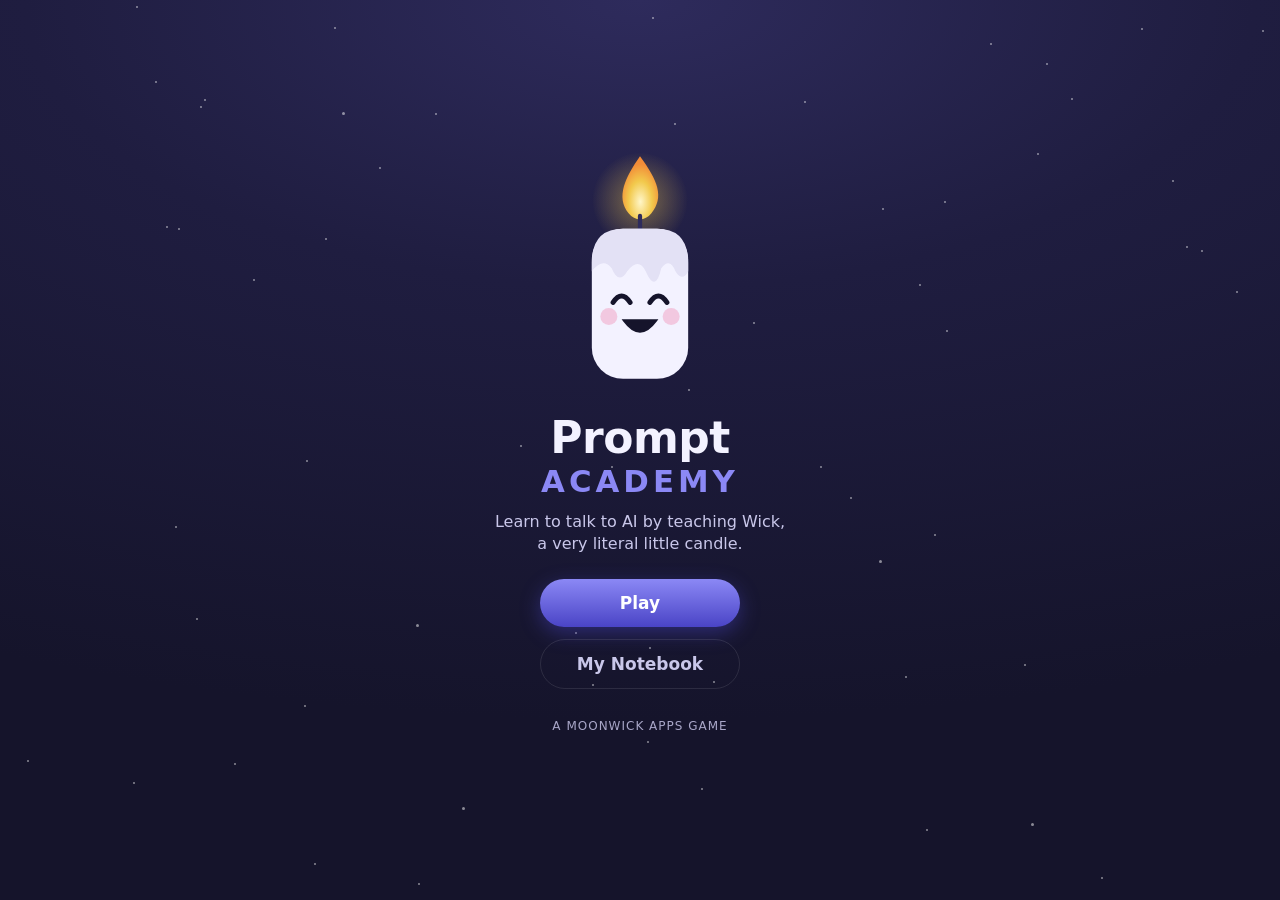
==== prompt-academy/index.html @ 6c04c598 "Add GhostLock section, privacy policy, terms, and Prompt Academy Co-Authored-By: Claude Opus 5.5 <no" ====
<!doctype html>
<html lang="en">
<head>
  <meta charset="utf-8">
  <meta name="viewport" content="width=device-width, initial-scale=1, viewport-fit=cover">
  <title>Prompt Academy</title>
  <!-- YouTube Playables SDK: MUST load before any game code. -->
  <script src="https://www.youtube.com/game_api/v1"></script>
  <link rel="stylesheet" href="style.css">
</head>
<body>
  <div id="sky" aria-hidden="true"></div>

  <main id="app">
    <!-- Loading -->
    <section id="screen-loading" class="screen active" aria-label="Loading">
      <div class="center-col">
        <div class="wick-slot big" data-wick></div>
        <p class="loading-text">Lighting the candle…</p>
      </div>
    </section>

    <!-- Title -->
    <section id="screen-title" class="screen" aria-label="Title">
      <div class="center-col">
        <div class="wick-slot big" data-wick data-mood="happy"></div>
        <h1 class="logo">Prompt<span>Academy</span></h1>
        <p class="tagline">Learn to talk to AI by teaching Wick, a very literal little candle.</p>
        <button class="btn primary" id="btn-play">Play</button>
        <button class="btn ghost" id="btn-notebook">My Notebook</button>
        <p class="byline">A Moonwick Apps game</p>
      </div>
    </section>

    <!-- Lesson select -->
    <section id="screen-levels" class="screen" aria-label="Lessons">
      <header class="topbar">
        <button class="icon-btn" data-back="title" aria-label="Back">‹</button>
        <h2>Lessons</h2>
        <span class="pill" id="total-stars">★ 0</span>
      </header>
      <div class="scroll">
        <div id="level-grid" class="level-grid"></div>
      </div>
    </section>

    <!-- Play -->
    <section id="screen-play" class="screen" aria-label="Lesson">
      <header class="topbar">
        <button class="icon-btn" data-back="levels" aria-label="Back to lessons">‹</button>
        <h2 id="play-title">Lesson</h2>
        <span class="pill" id="play-try">Try 1</span>
      </header>
      <div class="scroll">
        <div class="request">
          <div class="request-head"><span class="avatar" id="req-avatar">S</span><b id="req-who">Sam</b> needs help:</div>
          <p id="req-text"></p>
        </div>

        <div class="prompt-box">
          <div class="prompt-head">
            <span>Your prompt to Wick</span>
            <span class="principle" id="play-principle"></span>
          </div>
          <div id="slots"></div>
        </div>

        <button class="btn primary send" id="btn-send" disabled>Send to Wick ➤</button>
      </div>
    </section>

    <!-- Notebook -->
    <section id="screen-notebook" class="screen" aria-label="Notebook">
      <header class="topbar">
        <button class="icon-btn" data-back="title" aria-label="Back">‹</button>
        <h2>My Notebook</h2>
        <span></span>
      </header>
      <div class="scroll">
        <p class="note-intro">Every lesson you pass adds a rule here. Use them with any AI, not just Wick.</p>
        <ol id="notebook-list" class="notebook"></ol>
      </div>
    </section>
  </main>

  <!-- Card picker (bottom sheet) -->
  <div id="sheet" class="sheet" aria-hidden="true">
    <div class="sheet-backdrop" data-close-sheet></div>
    <div class="sheet-panel" role="dialog" aria-modal="true" aria-labelledby="sheet-title">
      <div class="sheet-grip"></div>
      <h3 id="sheet-title">Pick a card</h3>
      <p id="sheet-hint" class="sheet-hint"></p>
      <div id="sheet-cards" class="cards"></div>
    </div>
  </div>

  <!-- Modal (lesson intro / Wick's answer) -->
  <div id="modal" class="modal" aria-hidden="true">
    <div class="modal-panel" role="dialog" aria-modal="true">
      <div id="modal-body"></div>
    </div>
  </div>

  <script src="levels.js"></script>
  <script src="game.js"></script>
</body>
</html>
---- prompt-academy/style.css ----
:root {
  --bg-1: #15142b;
  --bg-2: #1f1d40;
  --bg-3: #2e2b5c;
  --ink: #f3f2ff;
  --ink-2: #c9c7ea;
  --ink-3: #a9a7c8;
  --accent: #8B88F5;
  --accent-2: #4A44C6;
  --good: #7BD389;
  --bad: #F27B7B;
  --gold: #F2C94C;
  --card: #26244d;
  --line: rgba(255,255,255,.10);
  --radius: 16px;
}

* { box-sizing: border-box; -webkit-tap-highlight-color: transparent; }
html, body { height: 100%; margin: 0; }
body {
  font-family: system-ui, -apple-system, "Segoe UI", Roboto, Helvetica, Arial, sans-serif;
  color: var(--ink);
  background: radial-gradient(120% 80% at 50% 0%, var(--bg-3) 0%, var(--bg-2) 40%, var(--bg-1) 100%);
  overflow: hidden;
  user-select: none;
  -webkit-user-select: none;
}
button { font: inherit; color: inherit; }

/* Starry sky */
#sky { position: fixed; inset: 0; pointer-events: none; }
#sky i {
  position: absolute; width: 2px; height: 2px; border-radius: 50%;
  background: #fff; opacity: .5; animation: twinkle 3s ease-in-out infinite;
}
@keyframes twinkle { 50% { opacity: .1; } }

/* Pause: freeze every animation */
body.paused *, body.paused *::before, body.paused *::after { animation-play-state: paused !important; }
body.paused { pointer-events: none; }

/* Screens */
#app { position: fixed; inset: 0; display: flex; justify-content: center; }
.screen {
  position: absolute; inset: 0; margin: 0 auto; max-width: 560px; width: 100%;
  display: none; flex-direction: column;
  padding: max(12px, env(safe-area-inset-top)) 16px max(12px, env(safe-area-inset-bottom));
}
.screen.active { display: flex; animation: fade-in .25s ease; }
@keyframes fade-in { from { opacity: 0; transform: translateY(6px); } }
.scroll { flex: 1; overflow-y: auto; padding-bottom: 24px; scrollbar-width: none; }
.scroll::-webkit-scrollbar { display: none; }
.center-col {
  flex: 1; display: flex; flex-direction: column; align-items: center; justify-content: center;
  text-align: center; gap: 12px;
}

/* Title */
.logo { margin: 4px 0 0; font-size: clamp(30px, 8vw, 44px); letter-spacing: -.5px; font-weight: 800; }
.logo span { display: block; color: var(--accent); font-weight: 700; font-size: .7em; letter-spacing: 4px; text-transform: uppercase; }
.tagline { margin: 0 0 12px; color: var(--ink-2); max-width: 300px; line-height: 1.4; }
.byline { margin-top: 18px; font-size: 12px; color: var(--ink-3); letter-spacing: 1px; text-transform: uppercase; }
.loading-text { color: var(--ink-2); }

/* Buttons */
.btn {
  border: 0; border-radius: 999px; padding: 14px 28px; min-width: 200px; min-height: 48px;
  font-weight: 700; font-size: 17px; cursor: pointer; transition: transform .1s, filter .2s, opacity .2s;
}
.btn:active { transform: scale(.97); }
.btn.primary { background: linear-gradient(180deg, var(--accent), var(--accent-2)); color: #fff; box-shadow: 0 6px 20px rgba(74,68,198,.45); }
.btn.ghost { background: transparent; border: 1.5px solid var(--line); color: var(--ink-2); }
.btn.good { background: var(--good); color: #10331a; }
.btn:disabled { opacity: .35; cursor: default; box-shadow: none; }
.btn:focus-visible, .icon-btn:focus-visible, .slot:focus-visible, .card:focus-visible, .level:focus-visible { outline: 3px solid var(--gold); outline-offset: 2px; }

.icon-btn {
  width: 44px; height: 44px; border-radius: 50%; border: 0; background: rgba(255,255,255,.07);
  font-size: 28px; line-height: 1; cursor: pointer; display: grid; place-items: center; padding-bottom: 4px;
}

/* Top bar */
.topbar { display: grid; grid-template-columns: 44px 1fr auto; align-items: center; gap: 10px; margin-bottom: 12px; }
.topbar h2 { margin: 0; font-size: 18px; text-align: center; white-space: nowrap; overflow: hidden; text-overflow: ellipsis; }
.pill { background: rgba(255,255,255,.08); border-radius: 999px; padding: 6px 12px; font-size: 14px; font-weight: 700; color: var(--gold); min-width: 44px; text-align: center; }

/* Level grid */
.level-grid { display: grid; grid-template-columns: repeat(2, 1fr); gap: 12px; }
.level {
  position: relative; border: 1px solid var(--line); background: var(--card); border-radius: var(--radius);
  padding: 14px; text-align: left; cursor: pointer; min-height: 112px; display: flex; flex-direction: column; gap: 6px;
}
.level .num { font-size: 12px; color: var(--accent); font-weight: 800; letter-spacing: 1px; }
.level .name { font-weight: 700; font-size: 16px; }
.level .stars { margin-top: auto; color: var(--gold); letter-spacing: 2px; }
.level .stars .off { color: rgba(255,255,255,.15); }
.level.locked { opacity: .45; cursor: default; }
.level.locked .stars::after { content: '🔒'; letter-spacing: 0; }
.level.next { border-color: var(--accent); box-shadow: 0 0 0 1px var(--accent), 0 0 18px rgba(139,136,245,.3); }

/* Request */
.request { background: rgba(255,255,255,.05); border: 1px solid var(--line); border-radius: var(--radius); padding: 14px; margin-bottom: 14px; }
.request-head { display: flex; align-items: center; gap: 8px; font-size: 14px; color: var(--ink-2); }
.request-head b { color: var(--ink); }
.request p { margin: 8px 0 0; line-height: 1.45; font-size: 16px; }
.avatar { width: 28px; height: 28px; border-radius: 50%; display: grid; place-items: center; font-weight: 800; font-size: 14px; background: var(--accent-2); }

/* Prompt box */
.prompt-box { background: #0f0e22; border: 1px solid var(--line); border-radius: var(--radius); padding: 12px; margin-bottom: 16px; }
.prompt-head { display: flex; justify-content: space-between; align-items: baseline; gap: 8px; font-size: 12px; text-transform: uppercase; letter-spacing: 1px; color: var(--ink-3); margin: 2px 4px 10px; }
.principle { color: var(--accent); text-transform: none; letter-spacing: 0; font-weight: 700; text-align: right; }
#slots { display: flex; flex-direction: column; gap: 8px; }
.slot {
  --c: var(--accent);
  display: block; width: 100%; text-align: left; cursor: pointer;
  background: rgba(255,255,255,.04); border: 1px dashed rgba(255,255,255,.18); border-left: 4px solid var(--c);
  border-radius: 12px; padding: 10px 12px; min-height: 56px; transition: background .2s;
}
.slot.filled { border-style: solid; background: rgba(255,255,255,.07); }
.slot .tag { display: inline-block; font-size: 11px; font-weight: 800; letter-spacing: 1px; text-transform: uppercase; color: var(--c); margin-bottom: 3px; }
.slot .val { display: block; font-size: 15px; line-height: 1.35; }
.slot:not(.filled) .val { color: var(--ink-3); font-style: italic; }
.slot.new .tag::after { content: 'NEW'; margin-left: 6px; background: var(--c); color: #15142b; border-radius: 4px; padding: 1px 4px; font-size: 9px; }
.slot.flag { animation: flag 1s ease 2; border-color: var(--bad); border-left-color: var(--bad); }
@keyframes flag { 50% { background: rgba(242,123,123,.18); } }
.send { width: 100%; }

/* Sheet */
.sheet { position: fixed; inset: 0; z-index: 20; visibility: hidden; }
.sheet.open { visibility: visible; }
.sheet-backdrop { position: absolute; inset: 0; background: rgba(5,4,15,.6); opacity: 0; transition: opacity .2s; }
.sheet.open .sheet-backdrop { opacity: 1; }
.sheet-panel {
  position: absolute; left: 50%; bottom: 0; width: 100%; max-width: 560px; max-height: 85%; overflow-y: auto;
  transform: translate(-50%, 100%); transition: transform .25s ease;
  background: var(--bg-2); border-radius: 22px 22px 0 0; padding: 10px 16px max(18px, env(safe-area-inset-bottom));
  border-top: 1px solid var(--line);
}
.sheet.open .sheet-panel { transform: translate(-50%, 0); }
.sheet-grip { width: 40px; height: 4px; border-radius: 4px; background: rgba(255,255,255,.2); margin: 0 auto 10px; }
.sheet h3 { margin: 0; font-size: 18px; }
.sheet-hint { margin: 4px 0 12px; color: var(--ink-3); font-size: 14px; }
.cards { display: flex; flex-direction: column; gap: 10px; }
.card {
  text-align: left; border: 1px solid var(--line); border-left: 4px solid var(--c, var(--accent));
  background: var(--card); border-radius: 12px; padding: 14px; font-size: 16px; line-height: 1.35; cursor: pointer; min-height: 52px;
}
.card:active { transform: scale(.99); }
.card.chosen { background: #34316a; }

/* Modal */
.modal { position: fixed; inset: 0; z-index: 30; display: none; align-items: center; justify-content: center; background: rgba(5,4,15,.72); padding: 16px; }
.modal.open { display: flex; animation: fade-in .2s ease; }
.modal-panel { width: 100%; max-width: 520px; max-height: 100%; overflow-y: auto; background: var(--bg-2); border: 1px solid var(--line); border-radius: 22px; padding: 18px; }
.modal-panel h3 { margin: 4px 0 6px; font-size: 22px; text-align: center; }
.modal-panel .kicker { text-align: center; font-size: 12px; text-transform: uppercase; letter-spacing: 2px; color: var(--accent); font-weight: 800; }
.modal-panel p { line-height: 1.45; }
.modal-actions { display: flex; flex-direction: column; gap: 10px; align-items: stretch; margin-top: 14px; }
.modal-actions .btn { width: 100%; }

.chat { display: flex; gap: 10px; align-items: flex-start; margin: 8px 0; }
.chat .wick-slot { width: 56px; flex: none; }
.bubble { position: relative; flex: 1; background: #0f0e22; border: 1px solid var(--line); border-radius: 4px 16px 16px 16px; padding: 12px 14px; min-height: 48px; font-size: 15px; line-height: 1.45; white-space: pre-wrap; }
.bubble.mono { font-family: ui-monospace, "SF Mono", Menlo, Consolas, monospace; font-size: 13px; }
.bubble .caret { display: inline-block; width: 8px; height: 1em; background: var(--accent); vertical-align: -2px; animation: blink .8s steps(1) infinite; }
@keyframes blink { 50% { opacity: 0; } }
.dots span { display: inline-block; width: 8px; height: 8px; margin-right: 4px; border-radius: 50%; background: var(--ink-3); animation: dot 1s ease-in-out infinite; }
.dots span:nth-child(2) { animation-delay: .15s; } .dots span:nth-child(3) { animation-delay: .3s; }
@keyframes dot { 50% { transform: translateY(-5px); opacity: .5; } }
.skip-hint { text-align: right; font-size: 12px; color: var(--ink-3); margin: -2px 0 0; }

.verdict { margin-top: 12px; border-radius: 14px; padding: 12px 14px; animation: fade-in .3s ease; }
.verdict.ok { background: rgba(123,211,137,.12); border: 1px solid rgba(123,211,137,.35); }
.verdict.no { background: rgba(242,123,123,.10); border: 1px solid rgba(242,123,123,.35); }
.verdict h4 { margin: 0 0 4px; font-size: 17px; }
.verdict p { margin: 4px 0; font-size: 15px; }
.verdict .where { font-size: 12px; font-weight: 800; text-transform: uppercase; letter-spacing: 1px; }
.verdict .more { color: var(--ink-3); font-size: 13px; }
.big-stars { text-align: center; font-size: 34px; letter-spacing: 6px; color: var(--gold); margin: 4px 0; }
.big-stars .off { color: rgba(255,255,255,.15); }
.big-stars span { display: inline-block; animation: pop .4s ease backwards; }
.big-stars span:nth-child(2) { animation-delay: .15s; } .big-stars span:nth-child(3) { animation-delay: .3s; }
@keyframes pop { from { transform: scale(0); } 70% { transform: scale(1.3); } }
.tipcard { background: rgba(139,136,245,.12); border: 1px solid rgba(139,136,245,.35); border-radius: 12px; padding: 10px 12px; font-size: 14px; margin-top: 10px; }
.tipcard b { color: var(--accent); }

/* Notebook */
.note-intro { color: var(--ink-2); margin: 0 0 12px; line-height: 1.4; }
.notebook { margin: 0; padding: 0; list-style: none; counter-reset: n; display: flex; flex-direction: column; gap: 10px; }
.notebook li { counter-increment: n; background: var(--card); border: 1px solid var(--line); border-radius: 14px; padding: 12px 14px 12px 48px; position: relative; line-height: 1.4; }
.notebook li::before { content: counter(n); position: absolute; left: 12px; top: 12px; width: 26px; height: 26px; border-radius: 50%; background: var(--accent-2); display: grid; place-items: center; font-weight: 800; font-size: 13px; }
.notebook li b { display: block; margin-bottom: 2px; }
.notebook li.locked { color: var(--ink-3); font-style: italic; }

/* Wick (the candle) */
.wick-slot { width: 120px; }
.wick-slot.big { width: 140px; }
.wick-slot svg { width: 100%; height: auto; display: block; overflow: visible; }
.wick .flame { transform-origin: 60px 40px; animation: flicker 1.6s ease-in-out infinite; }
@keyframes flicker { 0%,100% { transform: scale(1) rotate(-2deg); } 50% { transform: scale(1.08, .94) rotate(3deg); } }
.wick .body { animation: bob 3s ease-in-out infinite; }
@keyframes bob { 50% { transform: translateY(-3px); } }
.wick .m, .wick .e { display: none; }
.wick[data-mood="neutral"] .m-neutral, .wick[data-mood="neutral"] .e-open,
.wick[data-mood="happy"] .m-happy, .wick[data-mood="happy"] .e-happy,
.wick[data-mood="confused"] .m-confused, .wick[data-mood="confused"] .e-confused,
.wick[data-mood="thinking"] .m-thinking, .wick[data-mood="thinking"] .e-up { display: inline; }
.wick[data-mood="thinking"] .flame { animation-duration: .5s; }
.wick[data-mood="confused"] .flame { filter: hue-rotate(180deg) saturate(.6); }
.wick[data-mood="happy"] .flame { transform: scale(1.15); }

@media (min-height: 760px) { .wick-slot.big { width: 170px; } }
@media (prefers-reduced-motion: reduce) { *, *::before, *::after { animation: none !important; transition: none !important; } }
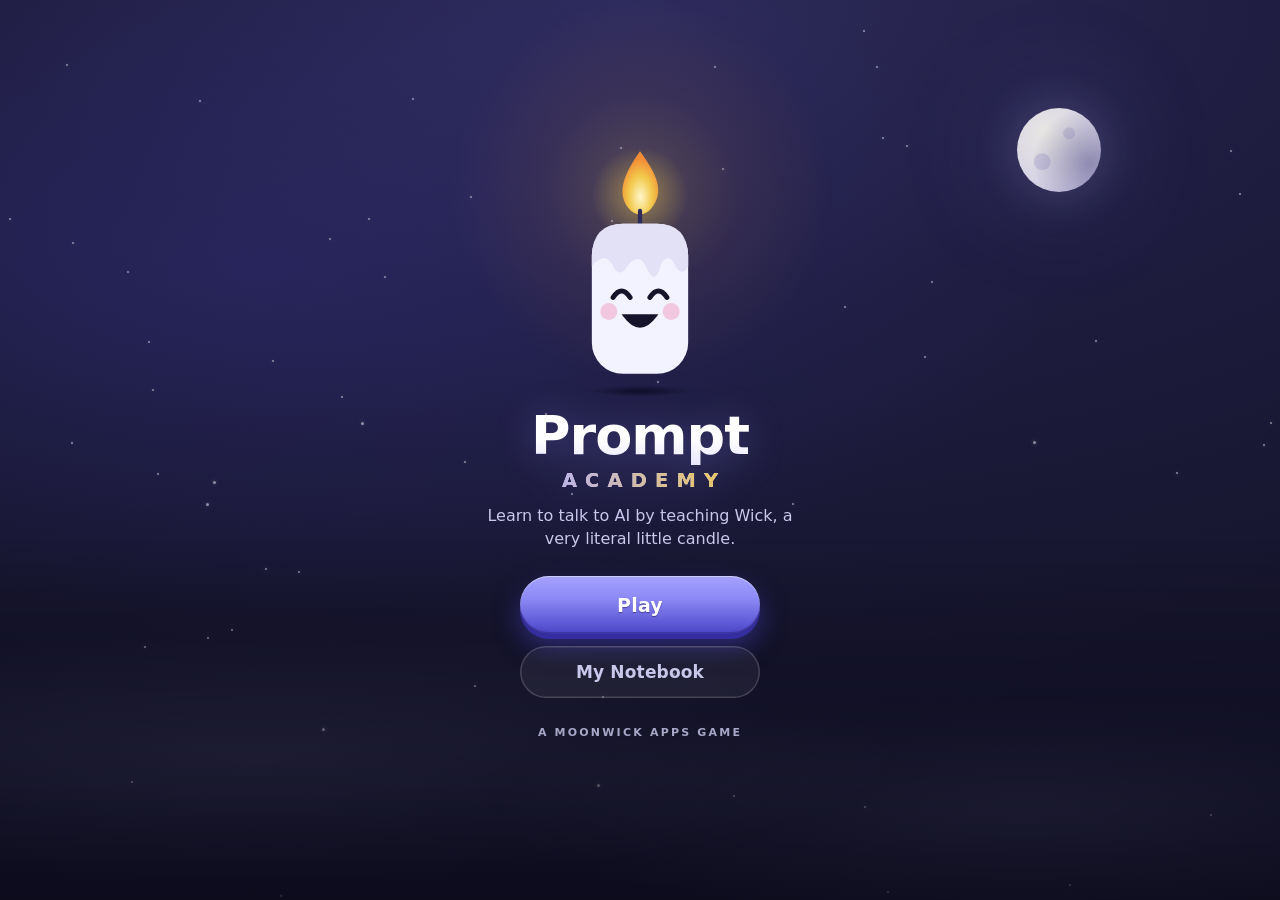
==== commit 6523c890: "Update Prompt Academy to arcade redesign Co-Authored-By: Claude Opus 5.5 <noreply@anthropic.com>" ====
--- a/prompt-academy/index.html
+++ b/prompt-academy/index.html
@@ -7,6 +7,7 @@
   <!-- YouTube Playables SDK: MUST load before any game code. -->
   <script src="https://www.youtube.com/game_api/v1"></script>
   <link rel="stylesheet" href="style.css">
+  <link rel="stylesheet" href="arcade.css">
 </head>
 <body>
   <div id="sky" aria-hidden="true"></div>
@@ -27,27 +28,32 @@
         <h1 class="logo">Prompt<span>Academy</span></h1>
         <p class="tagline">Learn to talk to AI by teaching Wick, a very literal little candle.</p>
         <button class="btn primary" id="btn-play">Play</button>
+        <button class="btn ghost" id="btn-title-endless" hidden>∞ Endless</button>
         <button class="btn ghost" id="btn-notebook">My Notebook</button>
         <p class="byline">A Moonwick Apps game</p>
       </div>
     </section>
 
-    <!-- Lesson select -->
-    <section id="screen-levels" class="screen" aria-label="Lessons">
+    <!-- Map: 8 stages + Endless -->
+    <section id="screen-map" class="screen" aria-label="Map">
       <header class="topbar">
         <button class="icon-btn" data-back="title" aria-label="Back">‹</button>
-        <h2>Lessons</h2>
+        <h2>Prompt Academy</h2>
         <span class="pill" id="total-stars">★ 0</span>
       </header>
       <div class="scroll">
-        <div id="level-grid" class="level-grid"></div>
+        <div id="map-path" class="map-path"></div>
+        <button class="endless-node locked" id="btn-endless" aria-disabled="true">
+          <span class="node-num">∞</span>
+          <span class="node-title">Endless<small id="endless-sub">Clear stage 8 to unlock</small></span>
+        </button>
       </div>
     </section>
 
     <!-- Play -->
     <section id="screen-play" class="screen" aria-label="Lesson">
       <header class="topbar">
-        <button class="icon-btn" data-back="levels" aria-label="Back to lessons">‹</button>
+        <button class="icon-btn" data-back="map" aria-label="Back to map">‹</button>
         <h2 id="play-title">Lesson</h2>
         <span class="pill" id="play-try">Try 1</span>
       </header>
@@ -67,6 +73,12 @@
 
         <button class="btn primary send" id="btn-send" disabled>Send to Wick ➤</button>
       </div>
+    </section>
+
+    <!-- Arcade: Catch the Prompt -->
+    <section id="screen-arcade" class="screen" aria-label="Catch the Prompt">
+      <canvas id="arcade-canvas" aria-label="Arcade: move Wick left and right to catch good prompt blocks"></canvas>
+      <button class="icon-btn arcade-exit" id="arcade-exit" aria-label="Exit to map">‹</button>
     </section>
 
     <!-- Notebook -->
@@ -102,6 +114,9 @@
   </div>
 
   <script src="levels.js"></script>
+  <script src="content.js"></script>
+  <script src="art.js"></script>
+  <script src="arcade.js"></script>
   <script src="game.js"></script>
 </body>
 </html>
--- a/prompt-academy/style.css
+++ b/prompt-academy/style.css
@@ -1,4 +1,10 @@
+/* Prompt Academy v2 — Moonwick Apps. Moonlit night + warm candle glow.
+ * Designer-owned look & feel. System fonts only, no images, no external URLs.
+ * Behaviour-critical rules (keep): body.paused, .screen/.active, .sheet.open, .modal.open, Wick mood rules.
+ * Arcade layout lives in arcade.css (loaded after this file).
+ */
 :root {
+  --bg-0: #0e0d20;
   --bg-1: #15142b;
   --bg-2: #1f1d40;
   --bg-3: #2e2b5c;
@@ -7,195 +13,532 @@
   --ink-3: #a9a7c8;
   --accent: #8B88F5;
   --accent-2: #4A44C6;
+  --accent-hi: #b3b0ff;
   --good: #7BD389;
   --bad: #F27B7B;
   --gold: #F2C94C;
+  --gold-2: #F2A23A;
   --card: #26244d;
+  --card-2: #2d2a5a;
   --line: rgba(255,255,255,.10);
-  --radius: 16px;
+  --line-2: rgba(255,255,255,.16);
+  --radius: 18px;
+  --shadow-1: 0 2px 0 rgba(255,255,255,.06) inset, 0 10px 30px rgba(5,4,20,.45);
+  --shadow-pop: 0 18px 50px rgba(5,4,20,.6);
+  --font: system-ui, -apple-system, "Segoe UI", Roboto, Helvetica, Arial, sans-serif;
+  --mono: ui-monospace, "SF Mono", Menlo, Consolas, monospace;
 }
 
 * { box-sizing: border-box; -webkit-tap-highlight-color: transparent; }
 html, body { height: 100%; margin: 0; }
 body {
-  font-family: system-ui, -apple-system, "Segoe UI", Roboto, Helvetica, Arial, sans-serif;
+  font-family: var(--font);
   color: var(--ink);
-  background: radial-gradient(120% 80% at 50% 0%, var(--bg-3) 0%, var(--bg-2) 40%, var(--bg-1) 100%);
+  background:
+    radial-gradient(90% 55% at 20% 30%, rgba(74,68,198,.22), transparent 70%),
+    radial-gradient(120% 80% at 50% 0%, var(--bg-3) 0%, var(--bg-2) 42%, var(--bg-1) 100%);
+  background-color: var(--bg-1);
   overflow: hidden;
   user-select: none;
   -webkit-user-select: none;
+  -webkit-font-smoothing: antialiased;
 }
 button { font: inherit; color: inherit; }
 
-/* Starry sky */
-#sky { position: fixed; inset: 0; pointer-events: none; }
+/* ───────────── Sky: stars + moon + low fog ───────────── */
+#sky { position: fixed; inset: 0; pointer-events: none; overflow: hidden; }
 #sky i {
   position: absolute; width: 2px; height: 2px; border-radius: 50%;
   background: #fff; opacity: .5; animation: twinkle 3s ease-in-out infinite;
+  box-shadow: 0 0 4px rgba(210,210,255,.6);
 }
 @keyframes twinkle { 50% { opacity: .1; } }
+#sky::before { /* moon */
+  content: ''; position: absolute; top: 8vh; right: 8vw; width: 60px; height: 60px; border-radius: 50%;
+  background:
+    radial-gradient(circle at 85% 65%, rgba(60,55,120,.45), rgba(60,55,120,0) 62%),
+    radial-gradient(circle at 30% 64%, rgba(150,140,200,.28) 0 10%, transparent 11%),
+    radial-gradient(circle at 62% 30%, rgba(150,140,200,.24) 0 7%, transparent 8%),
+    radial-gradient(circle at 35% 30%, #fffdf3, #ece8f8 60%, #cfc9ee);
+  box-shadow: 0 0 40px 10px rgba(200,196,255,.15), 0 0 120px 40px rgba(139,136,245,.10);
+  opacity: 0; transition: opacity .6s ease;
+}
+/* the moon only rises on the title / loading screens (stays out of the way of content) */
+body:has(#screen-title.active) #sky::before, body:has(#screen-loading.active) #sky::before { opacity: .9; }
+#sky::after { /* fog + horizon */
+  content: ''; position: absolute; left: -10%; right: -10%; bottom: 0; height: 40vh;
+  background:
+    radial-gradient(60% 50% at 25% 60%, rgba(200,196,255,.07), transparent 70%),
+    radial-gradient(50% 45% at 75% 75%, rgba(200,196,255,.06), transparent 70%),
+    linear-gradient(to top, rgba(10,9,24,.7), transparent);
+  animation: fog 24s ease-in-out infinite alternate;
+}
+@keyframes fog { to { transform: translateX(4%); } }
 
 /* Pause: freeze every animation */
 body.paused *, body.paused *::before, body.paused *::after { animation-play-state: paused !important; }
 body.paused { pointer-events: none; }
 
-/* Screens */
+/* ───────────── Screens ───────────── */
 #app { position: fixed; inset: 0; display: flex; justify-content: center; }
 .screen {
   position: absolute; inset: 0; margin: 0 auto; max-width: 560px; width: 100%;
   display: none; flex-direction: column;
   padding: max(12px, env(safe-area-inset-top)) 16px max(12px, env(safe-area-inset-bottom));
 }
-.screen.active { display: flex; animation: fade-in .25s ease; }
-@keyframes fade-in { from { opacity: 0; transform: translateY(6px); } }
-.scroll { flex: 1; overflow-y: auto; padding-bottom: 24px; scrollbar-width: none; }
+.screen.active { display: flex; animation: fade-in .28s cubic-bezier(.2,.8,.2,1); }
+@keyframes fade-in { from { opacity: 0; transform: translateY(8px); } }
+.scroll { flex: 1; overflow-y: auto; padding-bottom: 28px; scrollbar-width: none; -webkit-overflow-scrolling: touch; }
 .scroll::-webkit-scrollbar { display: none; }
 .center-col {
   flex: 1; display: flex; flex-direction: column; align-items: center; justify-content: center;
+  justify-content: safe center; /* never push the top out of reach when content is taller */
   text-align: center; gap: 12px;
 }
 
-/* Title */
-.logo { margin: 4px 0 0; font-size: clamp(30px, 8vw, 44px); letter-spacing: -.5px; font-weight: 800; }
-.logo span { display: block; color: var(--accent); font-weight: 700; font-size: .7em; letter-spacing: 4px; text-transform: uppercase; }
-.tagline { margin: 0 0 12px; color: var(--ink-2); max-width: 300px; line-height: 1.4; }
-.byline { margin-top: 18px; font-size: 12px; color: var(--ink-3); letter-spacing: 1px; text-transform: uppercase; }
-.loading-text { color: var(--ink-2); }
-
-/* Buttons */
+/* ───────────── Title ───────────── */
+#screen-title .center-col { gap: 12px; }
+.logo {
+  margin: 6px 0 0; font-size: clamp(36px, 10vw, 54px); line-height: 1; letter-spacing: -1px; font-weight: 900;
+  background: linear-gradient(180deg, #ffffff 35%, #d4d1ff 100%);
+  -webkit-background-clip: text; background-clip: text; color: transparent;
+  filter: drop-shadow(0 4px 18px rgba(139,136,245,.35));
+}
+.logo span {
+  display: block; margin-top: 8px; font-weight: 800; font-size: .36em; letter-spacing: .42em; text-transform: uppercase;
+  padding-left: .42em; /* optically centre the letter-spaced word */
+  background: linear-gradient(90deg, var(--accent-hi), var(--gold));
+  -webkit-background-clip: text; background-clip: text; color: transparent;
+}
+.tagline { margin: 2px 0 14px; color: var(--ink-2); max-width: 310px; line-height: 1.45; font-size: 16px; }
+.byline { margin-top: 16px; font-size: 11px; color: var(--ink-3); letter-spacing: .2em; text-transform: uppercase; font-weight: 700; }
+.loading-text { color: var(--ink-2); font-weight: 600; letter-spacing: .02em; animation: breathe 1.6s ease-in-out infinite; }
+@keyframes breathe { 50% { opacity: .5; } }
+#screen-title .btn { min-width: 240px; }
+#screen-title .btn.primary { font-size: 19px; min-height: 58px; }
+
+/* ───────────── Buttons ───────────── */
 .btn {
-  border: 0; border-radius: 999px; padding: 14px 28px; min-width: 200px; min-height: 48px;
-  font-weight: 700; font-size: 17px; cursor: pointer; transition: transform .1s, filter .2s, opacity .2s;
-}
-.btn:active { transform: scale(.97); }
-.btn.primary { background: linear-gradient(180deg, var(--accent), var(--accent-2)); color: #fff; box-shadow: 0 6px 20px rgba(74,68,198,.45); }
-.btn.ghost { background: transparent; border: 1.5px solid var(--line); color: var(--ink-2); }
-.btn.good { background: var(--good); color: #10331a; }
-.btn:disabled { opacity: .35; cursor: default; box-shadow: none; }
-.btn:focus-visible, .icon-btn:focus-visible, .slot:focus-visible, .card:focus-visible, .level:focus-visible { outline: 3px solid var(--gold); outline-offset: 2px; }
+  position: relative; border: 0; border-radius: 999px; padding: 14px 28px; min-width: 200px; min-height: 52px;
+  font-weight: 800; font-size: 17px; letter-spacing: .01em; cursor: pointer;
+  transition: transform .12s cubic-bezier(.2,.8,.2,1), filter .2s, opacity .2s, box-shadow .15s;
+  touch-action: manipulation;
+}
+.btn[hidden] { display: none; }
+.btn:active { transform: translateY(3px) scale(.98); }
+.btn.primary {
+  color: #fff;
+  background: linear-gradient(180deg, #a6a3ff 0%, var(--accent) 40%, var(--accent-2) 100%);
+  box-shadow: 0 1px 0 rgba(255,255,255,.45) inset, 0 -2px 0 rgba(20,16,90,.3) inset,
+              0 5px 0 #332da0, 0 12px 26px rgba(74,68,198,.5);
+  text-shadow: 0 1px 1px rgba(20,16,90,.5);
+}
+.btn.primary:active { box-shadow: 0 1px 0 rgba(255,255,255,.4) inset, 0 2px 0 #332da0, 0 6px 14px rgba(74,68,198,.45); }
+.btn.gold {
+  color: #2a1a00;
+  background: linear-gradient(180deg, #ffe7a0 0%, var(--gold) 45%, var(--gold-2) 100%);
+  box-shadow: 0 1px 0 rgba(255,255,255,.6) inset, 0 5px 0 #b8721f, 0 12px 28px rgba(242,162,58,.45);
+}
+.btn.gold:active { box-shadow: 0 1px 0 rgba(255,255,255,.6) inset, 0 2px 0 #b8721f, 0 6px 14px rgba(242,162,58,.4); }
+.btn.ghost {
+  background: rgba(255,255,255,.05); color: var(--ink-2);
+  box-shadow: 0 0 0 1.5px var(--line-2) inset;
+}
+.btn.good {
+  background: linear-gradient(180deg, #a5e8b0, var(--good)); color: #10331a;
+  box-shadow: 0 1px 0 rgba(255,255,255,.5) inset, 0 5px 0 #3f9a50, 0 10px 24px rgba(123,211,137,.35);
+}
+.btn.small { min-width: 0; min-height: 44px; padding: 10px 18px; font-size: 15px; }
+.btn:disabled, .btn[aria-disabled="true"] { opacity: .4; cursor: default; filter: saturate(.5); transform: none; }
+.btn.primary:disabled { box-shadow: 0 4px 0 #2a2560; }
+@media (hover: hover) {
+  .btn:not(:disabled):hover { filter: brightness(1.08); }
+  .btn.ghost:not(:disabled):hover { background: rgba(255,255,255,.09); color: var(--ink); }
+  .icon-btn:hover { background: rgba(255,255,255,.14); }
+  .map-node:not(.locked):hover .node-num { transform: scale(1.05); }
+}
+.link-btn {
+  background: none; border: 0; color: var(--accent-hi); font-weight: 700; font-size: 14px; cursor: pointer;
+  min-height: 44px; padding: 10px 12px; text-decoration: underline; text-underline-offset: 3px; text-decoration-color: rgba(179,176,255,.45);
+}
+
+.btn:focus-visible, .icon-btn:focus-visible, .slot:focus-visible, .card:focus-visible,
+.endless-node:focus-visible, .link-btn:focus-visible {
+  outline: 3px solid var(--gold); outline-offset: 3px;
+}
+.map-node:focus-visible { outline: none; }
+.map-node:focus-visible .node-num { outline: 3px solid var(--gold); outline-offset: 7px; }
 
 .icon-btn {
-  width: 44px; height: 44px; border-radius: 50%; border: 0; background: rgba(255,255,255,.07);
-  font-size: 28px; line-height: 1; cursor: pointer; display: grid; place-items: center; padding-bottom: 4px;
-}
-
-/* Top bar */
-.topbar { display: grid; grid-template-columns: 44px 1fr auto; align-items: center; gap: 10px; margin-bottom: 12px; }
-.topbar h2 { margin: 0; font-size: 18px; text-align: center; white-space: nowrap; overflow: hidden; text-overflow: ellipsis; }
-.pill { background: rgba(255,255,255,.08); border-radius: 999px; padding: 6px 12px; font-size: 14px; font-weight: 700; color: var(--gold); min-width: 44px; text-align: center; }
-
-/* Level grid */
-.level-grid { display: grid; grid-template-columns: repeat(2, 1fr); gap: 12px; }
-.level {
-  position: relative; border: 1px solid var(--line); background: var(--card); border-radius: var(--radius);
-  padding: 14px; text-align: left; cursor: pointer; min-height: 112px; display: flex; flex-direction: column; gap: 6px;
-}
-.level .num { font-size: 12px; color: var(--accent); font-weight: 800; letter-spacing: 1px; }
-.level .name { font-weight: 700; font-size: 16px; }
-.level .stars { margin-top: auto; color: var(--gold); letter-spacing: 2px; }
-.level .stars .off { color: rgba(255,255,255,.15); }
-.level.locked { opacity: .45; cursor: default; }
-.level.locked .stars::after { content: '🔒'; letter-spacing: 0; }
-.level.next { border-color: var(--accent); box-shadow: 0 0 0 1px var(--accent), 0 0 18px rgba(139,136,245,.3); }
-
-/* Request */
-.request { background: rgba(255,255,255,.05); border: 1px solid var(--line); border-radius: var(--radius); padding: 14px; margin-bottom: 14px; }
-.request-head { display: flex; align-items: center; gap: 8px; font-size: 14px; color: var(--ink-2); }
-.request-head b { color: var(--ink); }
-.request p { margin: 8px 0 0; line-height: 1.45; font-size: 16px; }
-.avatar { width: 28px; height: 28px; border-radius: 50%; display: grid; place-items: center; font-weight: 800; font-size: 14px; background: var(--accent-2); }
-
-/* Prompt box */
-.prompt-box { background: #0f0e22; border: 1px solid var(--line); border-radius: var(--radius); padding: 12px; margin-bottom: 16px; }
-.prompt-head { display: flex; justify-content: space-between; align-items: baseline; gap: 8px; font-size: 12px; text-transform: uppercase; letter-spacing: 1px; color: var(--ink-3); margin: 2px 4px 10px; }
-.principle { color: var(--accent); text-transform: none; letter-spacing: 0; font-weight: 700; text-align: right; }
-#slots { display: flex; flex-direction: column; gap: 8px; }
+  width: 44px; height: 44px; border-radius: 14px; border: 0; color: var(--ink);
+  background: rgba(255,255,255,.07); box-shadow: 0 0 0 1px var(--line) inset, 0 4px 12px rgba(5,4,20,.25);
+  font-size: 28px; font-weight: 600; line-height: 1; cursor: pointer; display: grid; place-items: center; padding-bottom: 4px;
+  transition: transform .12s, background .2s;
+}
+.icon-btn:active { transform: scale(.92); }
+
+/* ───────────── Top bar ───────────── */
+.topbar { display: grid; grid-template-columns: 44px 1fr auto; align-items: center; gap: 10px; margin-bottom: 14px; min-height: 44px; }
+.topbar h2 { margin: 0; font-size: 18px; font-weight: 800; letter-spacing: -.01em; text-align: center; white-space: nowrap; overflow: hidden; text-overflow: ellipsis; }
+.pill {
+  background: rgba(12,11,32,.6); box-shadow: 0 0 0 1.5px rgba(242,201,76,.42) inset;
+  border-radius: 999px; padding: 7px 13px; font-size: 14px; font-weight: 800; color: var(--gold);
+  min-width: 44px; text-align: center; white-space: nowrap;
+}
+
+/* ───────────── Map: a winding candlelit path ─────────────
+ * #map-path holds only button.map-node children. Repeating x-offset pattern
+ * 0, +64, 0, -64 (every 4 nodes); every row is 104 px tall, so each path
+ * segment is a fixed 122 px line tilted ±31.6°.
+ */
+.map-path { position: relative; padding: 12px 0 8px; display: flex; flex-direction: column; }
+.map-path::before { /* soft lantern light along the path */
+  content: ''; position: absolute; left: 50%; top: 0; bottom: 0; width: 260px; transform: translateX(-50%);
+  background: radial-gradient(closest-side, rgba(242,201,76,.07), transparent); pointer-events: none;
+}
+.map-node {
+  --dx: 0px; --ang: -31.6deg;
+  position: relative; display: block; width: 100%; height: 104px; flex: none;
+  background: none; border: 0; padding: 0; cursor: pointer; text-align: left; color: var(--ink);
+}
+.map-node:nth-child(4n+2) { --dx: 64px;  --ang: -31.6deg; }
+.map-node:nth-child(4n+3) { --dx: 0px;   --ang: 31.6deg; }
+.map-node:nth-child(4n+4) { --dx: -64px; --ang: 31.6deg; }
+.map-node:nth-child(4n+5) { --dx: 0px;   --ang: -31.6deg; }
+.map-node::before { /* dotted candle-light trail back to the previous node */
+  content: ''; position: absolute; z-index: 0;
+  left: calc(50% + var(--dx) - 3px); top: calc(46px - 122px); width: 6px; height: 122px;
+  transform-origin: 50% 100%; transform: rotate(var(--ang));
+  border-radius: 6px;
+  background: repeating-linear-gradient(to bottom, rgba(242,201,76,.8) 0 8px, transparent 8px 17px);
+  filter: drop-shadow(0 0 4px rgba(242,201,76,.55));
+}
+.map-node:first-child::before { display: none; }
+.map-node.locked::before { background: repeating-linear-gradient(to bottom, rgba(201,199,234,.22) 0 6px, transparent 6px 14px); filter: none; }
+.map-node .node-num {
+  position: absolute; z-index: 2; left: calc(50% + var(--dx) - 36px); top: 10px;
+  width: 72px; height: 72px; border-radius: 50%; display: grid; place-items: center;
+  font-size: 27px; font-weight: 900; color: #fff;
+  background: radial-gradient(circle at 35% 28%, #c2bfff 0%, var(--accent) 42%, var(--accent-2) 100%);
+  box-shadow: 0 -4px 0 rgba(0,0,0,.18) inset, 0 3px 0 rgba(255,255,255,.35) inset,
+              0 0 0 4px rgba(21,20,43,.92), 0 0 0 6px rgba(139,136,245,.5), 0 10px 22px rgba(5,4,20,.55);
+  text-shadow: 0 2px 2px rgba(20,16,90,.45);
+  transition: transform .15s cubic-bezier(.2,.8,.2,1);
+}
+.map-node:active .node-num { transform: scale(.93); }
+.map-node .node-title, .map-node .node-replay { position: absolute; z-index: 2; left: calc(50% + var(--dx) + 50px); }
+.map-node .node-title {
+  top: 18px; max-width: calc(50% - 60px);
+  font-size: 16px; font-weight: 800; line-height: 1.2; letter-spacing: -.01em;
+  text-shadow: 0 2px 10px rgba(5,4,20,.9);
+}
+.map-node .node-title small {
+  display: block; margin-top: 3px; font-size: 11px; font-weight: 800; letter-spacing: .1em; text-transform: uppercase; color: var(--accent-hi);
+}
+/* titles sit on the outside of each bend */
+.map-node:nth-child(4n+2) .node-title, .map-node:nth-child(4n+2) .node-replay { left: auto; right: calc(50% - var(--dx) + 50px); text-align: right; }
+.map-node:nth-child(4n+2) .node-title, .map-node:nth-child(4n+4) .node-title { max-width: calc(50% + 4px); }
+.map-node .node-replay {
+  top: 62px; display: inline-flex; align-items: center; min-height: 28px; padding: 4px 10px; border-radius: 999px;
+  font-size: 12px; font-weight: 800; color: var(--accent-hi); background: rgba(139,136,245,.12); box-shadow: 0 0 0 1px rgba(139,136,245,.3) inset;
+}
+@media (hover: hover) { .map-node .node-replay:hover { background: rgba(139,136,245,.25); color: #fff; } }
+.map-node .node-stars {
+  position: absolute; z-index: 3; left: calc(50% + var(--dx) - 40px); width: 80px; top: 74px;
+  text-align: center; font-size: 15px; letter-spacing: 1px; color: var(--gold); line-height: 1;
+}
+.map-node .node-stars span {
+  display: inline-block; text-shadow: 0 0 8px rgba(242,201,76,.6), 0 2px 0 #b8721f;
+}
+.map-node .node-stars span:nth-child(2) { transform: translateY(5px); font-size: 1.15em; }
+.map-node .node-stars .off { color: #4b4880; text-shadow: 0 2px 0 rgba(5,4,20,.6); }
+/* done */
+.map-node.done .node-num {
+  color: #3a2500; text-shadow: 0 1px 0 rgba(255,255,255,.45);
+  background: radial-gradient(circle at 35% 28%, #fff3c4 0%, var(--gold) 45%, #d9892a 100%);
+  box-shadow: 0 -4px 0 rgba(120,60,0,.2) inset, 0 3px 0 rgba(255,255,255,.5) inset,
+              0 0 0 4px rgba(21,20,43,.92), 0 0 0 6px rgba(242,201,76,.6), 0 0 26px rgba(242,201,76,.35), 0 10px 22px rgba(5,4,20,.55);
+}
+/* current: pulse + a little candle flame on top */
+.map-node.current .node-num { animation: node-pulse 1.8s ease-in-out infinite; }
+@keyframes node-pulse {
+  0%, 100% { box-shadow: 0 -4px 0 rgba(0,0,0,.18) inset, 0 3px 0 rgba(255,255,255,.35) inset, 0 0 0 4px rgba(21,20,43,.92), 0 0 0 6px rgba(139,136,245,.75), 0 0 18px 4px rgba(139,136,245,.45), 0 10px 22px rgba(5,4,20,.55); }
+  50%      { box-shadow: 0 -4px 0 rgba(0,0,0,.18) inset, 0 3px 0 rgba(255,255,255,.35) inset, 0 0 0 4px rgba(21,20,43,.92), 0 0 0 10px rgba(139,136,245,.32), 0 0 36px 12px rgba(139,136,245,.4), 0 10px 22px rgba(5,4,20,.55); }
+}
+.map-node.current .node-num::after {
+  content: ''; position: absolute; left: 50%; top: -24px; width: 16px; height: 25px; margin-left: -8px;
+  border-radius: 50% 50% 50% 50% / 62% 62% 38% 38%;
+  background: radial-gradient(circle at 50% 72%, #fffbe6 0 22%, #ffe58a 38%, var(--gold) 60%, #F28C38 100%);
+  box-shadow: 0 0 14px 5px rgba(242,201,76,.55);
+  transform-origin: 50% 100%; animation: flicker-css 1.3s ease-in-out infinite;
+}
+@keyframes flicker-css { 0%,100% { transform: scale(1) rotate(-3deg); } 50% { transform: scale(1.08,.92) rotate(4deg); } }
+.map-node.current .node-title::before {
+  content: 'Up next'; display: table; margin-bottom: 5px; padding: 3px 8px; border-radius: 999px;
+  font-size: 10px; font-weight: 900; letter-spacing: .1em; text-transform: uppercase; text-shadow: none;
+  background: var(--gold); color: #2a1a00; box-shadow: 0 0 12px rgba(242,201,76,.5);
+}
+.map-node:nth-child(4n+2).current .node-title::before { margin-left: auto; }
+.map-node.current .node-title { top: 8px; }
+/* locked: dim medallion with a CSS padlock (ignores the node-num digit and the emoji in node-stars) */
+.map-node.locked { cursor: default; }
+.map-node.locked .node-num {
+  color: transparent; text-shadow: none;
+  background: radial-gradient(circle at 35% 28%, #3f3c74, #252250);
+  box-shadow: 0 0 0 4px rgba(21,20,43,.92), 0 0 0 6px rgba(255,255,255,.08), 0 8px 18px rgba(5,4,20,.5);
+}
+.map-node.locked .node-num::before { /* shackle */
+  content: ''; position: absolute; left: 50%; top: 19px; width: 17px; height: 17px; margin-left: -8.5px;
+  border: 3.5px solid #8d8ab3; border-bottom: 0; border-radius: 10px 10px 0 0;
+}
+.map-node.locked .node-num::after { /* body */
+  content: ''; position: absolute; left: 50%; top: 33px; width: 27px; height: 21px; margin-left: -13.5px;
+  border-radius: 6px; background: linear-gradient(#b4b2d0, #7c799f);
+  box-shadow: 0 1px 0 rgba(255,255,255,.4) inset;
+}
+.map-node.locked .node-title { color: var(--ink-3); }
+.map-node.locked .node-title small { color: #7e7ba6; }
+.map-node.locked .node-stars { display: none; }
+
+/* endless */
+.endless-node {
+  position: relative; display: flex; align-items: center; gap: 14px; width: 100%; min-height: 80px; margin: 16px 0 8px;
+  padding: 14px 18px; border: 0; border-radius: 22px; cursor: pointer; text-align: left; color: var(--ink);
+  background:
+    radial-gradient(120% 140% at 0% 0%, rgba(242,201,76,.24), transparent 50%),
+    linear-gradient(135deg, #3a2f7a, #1f1d40 60%, #3b1f4f);
+  box-shadow: 0 0 0 1.5px rgba(242,201,76,.5) inset, 0 0 30px rgba(242,201,76,.16), 0 12px 28px rgba(5,4,20,.5);
+  transition: transform .12s;
+}
+.endless-node:active { transform: scale(.98); }
+.endless-node .node-num {
+  flex: none; width: 52px; height: 52px; border-radius: 50%; display: grid; place-items: center;
+  font-size: 30px; font-weight: 900; color: #2a1a00; line-height: 1; padding-bottom: 3px;
+  background: radial-gradient(circle at 35% 28%, #fff3c4, var(--gold) 50%, #d9892a);
+  box-shadow: 0 3px 0 rgba(255,255,255,.5) inset, 0 0 0 3px rgba(21,20,43,.8), 0 0 20px rgba(242,201,76,.5);
+}
+.endless-node .node-title { font-size: 18px; font-weight: 900; letter-spacing: -.01em; }
+.endless-node .node-title small { display: block; margin-top: 2px; font-size: 13px; font-weight: 600; color: var(--ink-2); letter-spacing: 0; }
+.endless-node::after { content: '›'; margin-left: auto; font-size: 30px; font-weight: 700; color: var(--gold); line-height: 1; }
+.endless-node.locked { cursor: default; background: rgba(255,255,255,.03); box-shadow: 0 0 0 1.5px var(--line) inset; }
+.endless-node.locked .node-num { background: radial-gradient(circle at 35% 28%, #3f3c74, #252250); color: #8d8ab3; box-shadow: 0 0 0 3px rgba(21,20,43,.8); }
+.endless-node.locked .node-title { color: var(--ink-3); }
+.endless-node.locked::after { content: none; }
+
+/* ───────────── Arcade screen (layout in arcade.css) ───────────── */
+#screen-arcade { background: var(--bg-0); }
+#screen-arcade.active { animation: none; }
+.arcade-exit {
+  width: 44px; height: 44px; font-size: 26px;
+  background: rgba(12,11,32,.62); box-shadow: 0 0 0 1px var(--line-2) inset, 0 4px 14px rgba(5,4,20,.4);
+}
+
+/* ───────────── Lesson play screen ───────────── */
+.request {
+  position: relative; border-radius: 20px; padding: 14px 16px 16px; margin-bottom: 16px;
+  background: linear-gradient(180deg, rgba(50,47,102,.95), rgba(30,28,64,.95));
+  box-shadow: 0 0 0 1.5px rgba(139,136,245,.38) inset, 0 12px 30px rgba(5,4,20,.45);
+}
+.request::after { /* speech notch */
+  content: ''; position: absolute; left: 28px; bottom: -7px; width: 14px; height: 14px; transform: rotate(45deg);
+  background: rgb(30,28,64); box-shadow: 1.5px 1.5px 0 rgba(139,136,245,.38);
+}
+.request-head { display: flex; align-items: center; gap: 10px; font-size: 14px; color: var(--ink-3); font-weight: 600; }
+.request-head b { color: var(--gold); font-weight: 800; }
+.request p { margin: 10px 0 0; line-height: 1.5; font-size: 17px; font-weight: 600; color: var(--ink); }
+.avatar {
+  width: 36px; height: 36px; border-radius: 50%; display: grid; place-items: center; font-weight: 900; font-size: 16px; color: var(--bg-1);
+  background: radial-gradient(circle at 35% 30%, #dcdaff, var(--accent));
+  box-shadow: 0 0 0 2px rgba(255,255,255,.55), 0 3px 8px rgba(5,4,20,.4);
+}
+
+.prompt-box {
+  border-radius: 20px; padding: 12px; margin-bottom: 18px;
+  background: linear-gradient(180deg, rgba(14,13,32,.92), rgba(18,17,40,.92));
+  box-shadow: 0 0 0 1px var(--line) inset, 0 12px 30px rgba(5,4,20,.35);
+}
+.prompt-head { display: flex; justify-content: space-between; align-items: baseline; gap: 8px; font-size: 11px; text-transform: uppercase; letter-spacing: .12em; font-weight: 800; color: var(--ink-3); margin: 2px 4px 10px; }
+.principle { color: var(--accent-hi); text-transform: none; letter-spacing: 0; font-weight: 700; font-size: 13px; text-align: right; }
+#slots { display: flex; flex-direction: column; gap: 9px; }
 .slot {
   --c: var(--accent);
-  display: block; width: 100%; text-align: left; cursor: pointer;
-  background: rgba(255,255,255,.04); border: 1px dashed rgba(255,255,255,.18); border-left: 4px solid var(--c);
-  border-radius: 12px; padding: 10px 12px; min-height: 56px; transition: background .2s;
-}
-.slot.filled { border-style: solid; background: rgba(255,255,255,.07); }
-.slot .tag { display: inline-block; font-size: 11px; font-weight: 800; letter-spacing: 1px; text-transform: uppercase; color: var(--c); margin-bottom: 3px; }
-.slot .val { display: block; font-size: 15px; line-height: 1.35; }
-.slot:not(.filled) .val { color: var(--ink-3); font-style: italic; }
-.slot.new .tag::after { content: 'NEW'; margin-left: 6px; background: var(--c); color: #15142b; border-radius: 4px; padding: 1px 4px; font-size: 9px; }
-.slot.flag { animation: flag 1s ease 2; border-color: var(--bad); border-left-color: var(--bad); }
-@keyframes flag { 50% { background: rgba(242,123,123,.18); } }
+  position: relative; display: block; width: 100%; text-align: left; cursor: pointer; color: var(--ink);
+  background: rgba(255,255,255,.03);
+  border: 1.5px dashed rgba(255,255,255,.2);
+  border-radius: 14px; padding: 10px 14px 11px 18px; min-height: 58px;
+  transition: background .2s, transform .12s, box-shadow .2s;
+}
+@supports (color: color-mix(in srgb, red 50%, blue)) {
+  .slot { background: color-mix(in srgb, var(--c) 7%, rgba(255,255,255,.02)); border-color: color-mix(in srgb, var(--c) 55%, transparent); }
+}
+.slot::before { content: ''; position: absolute; left: 5px; top: 10px; bottom: 10px; width: 4px; border-radius: 4px; background: var(--c); box-shadow: 0 0 10px var(--c); }
+.slot:active { transform: scale(.985); }
+.slot.filled {
+  border-style: solid; background: linear-gradient(180deg, #2f2c60, #222048);
+  box-shadow: 0 1px 0 rgba(255,255,255,.08) inset, 0 6px 16px rgba(5,4,20,.3);
+}
+@supports (color: color-mix(in srgb, red 50%, blue)) {
+  .slot.filled {
+    border-color: color-mix(in srgb, var(--c) 45%, transparent);
+    background: linear-gradient(180deg, color-mix(in srgb, var(--c) 22%, #2a2756), color-mix(in srgb, var(--c) 9%, #1d1b3e));
+  }
+}
+.slot .tag { display: inline-block; font-size: 11px; font-weight: 900; letter-spacing: .12em; text-transform: uppercase; color: var(--c); margin-bottom: 4px; }
+.slot .val { display: block; font-size: 15px; line-height: 1.38; font-weight: 600; }
+.slot:not(.filled) .val { color: var(--ink-3); font-style: italic; font-weight: 500; }
+.slot.new .tag::after { content: 'NEW'; margin-left: 6px; background: var(--c); color: #15142b; border-radius: 5px; padding: 1px 5px; font-size: 9px; letter-spacing: .08em; vertical-align: 1px; }
+.slot.flag { animation: flag 1s ease 2; border-color: var(--bad); }
+.slot.flag::before { background: var(--bad); box-shadow: 0 0 10px var(--bad); }
+@keyframes flag { 50% { background: rgba(242,123,123,.2); } }
 .send { width: 100%; }
 
-/* Sheet */
-.sheet { position: fixed; inset: 0; z-index: 20; visibility: hidden; }
-.sheet.open { visibility: visible; }
-.sheet-backdrop { position: absolute; inset: 0; background: rgba(5,4,15,.6); opacity: 0; transition: opacity .2s; }
+/* ───────────── Bottom sheet ───────────── */
+.sheet { position: fixed; inset: 0; z-index: 20; visibility: hidden; transition: visibility 0s .3s; }
+.sheet.open { visibility: visible; transition: none; }
+.sheet-backdrop { position: absolute; inset: 0; background: rgba(5,4,15,.62); opacity: 0; transition: opacity .25s; }
 .sheet.open .sheet-backdrop { opacity: 1; }
 .sheet-panel {
   position: absolute; left: 50%; bottom: 0; width: 100%; max-width: 560px; max-height: 85%; overflow-y: auto;
-  transform: translate(-50%, 100%); transition: transform .25s ease;
-  background: var(--bg-2); border-radius: 22px 22px 0 0; padding: 10px 16px max(18px, env(safe-area-inset-bottom));
-  border-top: 1px solid var(--line);
+  transform: translate(-50%, 100%); transition: transform .3s cubic-bezier(.2,.9,.25,1);
+  background: linear-gradient(180deg, #2c2960, var(--bg-2) 120px);
+  border-radius: 26px 26px 0 0; padding: 10px 16px max(20px, env(safe-area-inset-bottom));
+  box-shadow: 0 1px 0 rgba(255,255,255,.14) inset, 0 -20px 50px rgba(5,4,20,.5);
 }
 .sheet.open .sheet-panel { transform: translate(-50%, 0); }
-.sheet-grip { width: 40px; height: 4px; border-radius: 4px; background: rgba(255,255,255,.2); margin: 0 auto 10px; }
-.sheet h3 { margin: 0; font-size: 18px; }
-.sheet-hint { margin: 4px 0 12px; color: var(--ink-3); font-size: 14px; }
+.sheet-grip { width: 44px; height: 5px; border-radius: 5px; background: rgba(255,255,255,.22); margin: 2px auto 12px; }
+.sheet h3 { margin: 0; font-size: 19px; font-weight: 800; }
+.sheet-hint { margin: 4px 0 14px; color: var(--ink-3); font-size: 14px; }
 .cards { display: flex; flex-direction: column; gap: 10px; }
 .card {
-  text-align: left; border: 1px solid var(--line); border-left: 4px solid var(--c, var(--accent));
-  background: var(--card); border-radius: 12px; padding: 14px; font-size: 16px; line-height: 1.35; cursor: pointer; min-height: 52px;
-}
-.card:active { transform: scale(.99); }
-.card.chosen { background: #34316a; }
-
-/* Modal */
-.modal { position: fixed; inset: 0; z-index: 30; display: none; align-items: center; justify-content: center; background: rgba(5,4,15,.72); padding: 16px; }
+  --c: var(--accent);
+  position: relative; text-align: left; border: 0; cursor: pointer; min-height: 54px; color: var(--ink);
+  background: linear-gradient(180deg, var(--card-2), var(--card));
+  box-shadow: 0 0 0 1px var(--line) inset, 0 4px 0 rgba(10,9,26,.7), 0 8px 18px rgba(5,4,20,.3);
+  border-radius: 14px; padding: 14px 14px 14px 22px; font-size: 16px; font-weight: 600; line-height: 1.38;
+  transition: transform .1s, box-shadow .15s;
+}
+.card::before { content: ''; position: absolute; left: 8px; top: 12px; bottom: 12px; width: 4px; border-radius: 4px; background: var(--c); box-shadow: 0 0 10px var(--c); }
+.card:active { transform: translateY(2px); box-shadow: 0 0 0 1px var(--line) inset, 0 2px 0 rgba(10,9,26,.7); }
+.card.chosen { background: linear-gradient(180deg, #3a367a, #2d2a5e); box-shadow: 0 0 0 2px var(--c) inset, 0 4px 0 rgba(10,9,26,.7); }
+@media (hover: hover) { .card:hover { box-shadow: 0 0 0 1.5px var(--c) inset, 0 4px 0 rgba(10,9,26,.7), 0 8px 18px rgba(5,4,20,.3); } }
+
+/* ───────────── Modal ───────────── */
+.modal {
+  position: fixed; inset: 0; z-index: 30; display: none; align-items: center; justify-content: center;
+  background: radial-gradient(80% 60% at 50% 40%, rgba(31,29,64,.6), rgba(5,4,15,.85)); padding: 16px;
+}
 .modal.open { display: flex; animation: fade-in .2s ease; }
-.modal-panel { width: 100%; max-width: 520px; max-height: 100%; overflow-y: auto; background: var(--bg-2); border: 1px solid var(--line); border-radius: 22px; padding: 18px; }
-.modal-panel h3 { margin: 4px 0 6px; font-size: 22px; text-align: center; }
-.modal-panel .kicker { text-align: center; font-size: 12px; text-transform: uppercase; letter-spacing: 2px; color: var(--accent); font-weight: 800; }
-.modal-panel p { line-height: 1.45; }
-.modal-actions { display: flex; flex-direction: column; gap: 10px; align-items: stretch; margin-top: 14px; }
+.modal.open .modal-panel { animation: panel-in .34s cubic-bezier(.2,1.25,.3,1); }
+@keyframes panel-in { from { transform: scale(.9) translateY(12px); opacity: 0; } }
+.modal-panel {
+  position: relative; width: 100%; max-width: 520px; max-height: 100%; overflow-y: auto; isolation: isolate;
+  background: linear-gradient(180deg, #2e2b64 0%, var(--bg-2) 45%, #1a1838 100%);
+  border-radius: 26px; padding: 22px 18px 18px;
+  box-shadow: 0 0 0 1.5px rgba(139,136,245,.34) inset, 0 1px 0 rgba(255,255,255,.12) inset, var(--shadow-pop);
+  scrollbar-width: none;
+}
+.modal-panel::-webkit-scrollbar { display: none; }
+.modal-panel h3 { margin: 4px 0 8px; font-size: 24px; font-weight: 900; letter-spacing: -.01em; text-align: center; }
+.modal-panel .kicker { text-align: center; font-size: 11px; text-transform: uppercase; letter-spacing: .2em; color: var(--accent-hi); font-weight: 900; }
+.modal-panel p { line-height: 1.5; }
+.modal-actions { display: flex; flex-direction: column; gap: 12px; align-items: stretch; margin-top: 18px; }
 .modal-actions .btn { width: 100%; }
 
-.chat { display: flex; gap: 10px; align-items: flex-start; margin: 8px 0; }
-.chat .wick-slot { width: 56px; flex: none; }
-.bubble { position: relative; flex: 1; background: #0f0e22; border: 1px solid var(--line); border-radius: 4px 16px 16px 16px; padding: 12px 14px; min-height: 48px; font-size: 15px; line-height: 1.45; white-space: pre-wrap; }
-.bubble.mono { font-family: ui-monospace, "SF Mono", Menlo, Consolas, monospace; font-size: 13px; }
-.bubble .caret { display: inline-block; width: 8px; height: 1em; background: var(--accent); vertical-align: -2px; animation: blink .8s steps(1) infinite; }
+.chat { display: flex; gap: 12px; align-items: flex-start; margin: 12px 0; }
+.chat .wick-slot { width: 60px; flex: none; filter: drop-shadow(0 6px 10px rgba(5,4,20,.4)); }
+.bubble {
+  position: relative; flex: 1; border-radius: 6px 18px 18px 18px; padding: 12px 15px; min-height: 48px;
+  background: linear-gradient(180deg, #ffffff, #ecebfb); color: #1d1b38;
+  box-shadow: 0 0 0 1.5px rgba(139,136,245,.5) inset, 0 8px 20px rgba(5,4,20,.35);
+  font-size: 15px; font-weight: 500; line-height: 1.5; white-space: pre-wrap;
+}
+.bubble::before { content: ''; position: absolute; left: -7px; top: 12px; border: 7px solid transparent; border-left: 0; border-right-color: #fff; }
+.bubble.mono { font-family: var(--mono); font-size: 13px; }
+.bubble .caret { display: inline-block; width: 8px; height: 1em; background: var(--accent-2); vertical-align: -2px; border-radius: 2px; animation: blink .8s steps(1) infinite; }
 @keyframes blink { 50% { opacity: 0; } }
-.dots span { display: inline-block; width: 8px; height: 8px; margin-right: 4px; border-radius: 50%; background: var(--ink-3); animation: dot 1s ease-in-out infinite; }
+.dots span { display: inline-block; width: 8px; height: 8px; margin-right: 4px; border-radius: 50%; background: var(--accent); animation: dot 1s ease-in-out infinite; }
 .dots span:nth-child(2) { animation-delay: .15s; } .dots span:nth-child(3) { animation-delay: .3s; }
 @keyframes dot { 50% { transform: translateY(-5px); opacity: .5; } }
 .skip-hint { text-align: right; font-size: 12px; color: var(--ink-3); margin: -2px 0 0; }
 
-.verdict { margin-top: 12px; border-radius: 14px; padding: 12px 14px; animation: fade-in .3s ease; }
-.verdict.ok { background: rgba(123,211,137,.12); border: 1px solid rgba(123,211,137,.35); }
-.verdict.no { background: rgba(242,123,123,.10); border: 1px solid rgba(242,123,123,.35); }
-.verdict h4 { margin: 0 0 4px; font-size: 17px; }
+.verdict { margin-top: 14px; border-radius: 18px; padding: 14px 16px; animation: fade-in .3s ease; }
+.verdict.ok { background: linear-gradient(180deg, rgba(123,211,137,.18), rgba(123,211,137,.06)); box-shadow: 0 0 0 1.5px rgba(123,211,137,.42) inset; }
+.verdict.no { background: linear-gradient(180deg, rgba(242,123,123,.16), rgba(242,123,123,.05)); box-shadow: 0 0 0 1.5px rgba(242,123,123,.42) inset; }
+.verdict h4 { margin: 0 0 4px; font-size: 18px; font-weight: 800; }
 .verdict p { margin: 4px 0; font-size: 15px; }
-.verdict .where { font-size: 12px; font-weight: 800; text-transform: uppercase; letter-spacing: 1px; }
-.verdict .more { color: var(--ink-3); font-size: 13px; }
-.big-stars { text-align: center; font-size: 34px; letter-spacing: 6px; color: var(--gold); margin: 4px 0; }
-.big-stars .off { color: rgba(255,255,255,.15); }
-.big-stars span { display: inline-block; animation: pop .4s ease backwards; }
+.verdict .where { font-size: 11px; font-weight: 900; text-transform: uppercase; letter-spacing: .12em; }
+.verdict .more { color: var(--ink-2); font-size: 14px; }
+
+.big-stars { text-align: center; font-size: 38px; letter-spacing: 8px; color: var(--gold); margin: 4px 0; line-height: 1.15; }
+.big-stars span { display: inline-block; animation: pop .45s cubic-bezier(.2,1.4,.3,1) backwards; text-shadow: 0 0 18px rgba(242,201,76,.7), 0 3px 0 #b8721f; }
+.big-stars .off { color: #4b4880; text-shadow: 0 3px 0 rgba(5,4,20,.5); }
 .big-stars span:nth-child(2) { animation-delay: .15s; } .big-stars span:nth-child(3) { animation-delay: .3s; }
-@keyframes pop { from { transform: scale(0); } 70% { transform: scale(1.3); } }
-.tipcard { background: rgba(139,136,245,.12); border: 1px solid rgba(139,136,245,.35); border-radius: 12px; padding: 10px 12px; font-size: 14px; margin-top: 10px; }
-.tipcard b { color: var(--accent); }
-
-/* Notebook */
-.note-intro { color: var(--ink-2); margin: 0 0 12px; line-height: 1.4; }
+@keyframes pop { from { transform: scale(0) rotate(-30deg); } 70% { transform: scale(1.3) rotate(6deg); } }
+.tipcard { background: linear-gradient(180deg, rgba(139,136,245,.16), rgba(139,136,245,.07)); box-shadow: 0 0 0 1px rgba(139,136,245,.36) inset; border-radius: 14px; padding: 11px 13px; font-size: 14px; margin-top: 12px; line-height: 1.45; }
+.tipcard b { color: var(--accent-hi); }
+
+/* Stage result modal */
+.stage-result { text-align: center; position: relative; }
+.stage-result::before { /* slow sunburst behind the stars */
+  content: ''; position: absolute; left: 50%; top: -40px; width: 300px; height: 300px; margin-left: -150px; z-index: -1; pointer-events: none;
+  background: repeating-conic-gradient(from 0deg, rgba(242,201,76,.12) 0 9deg, transparent 9deg 22deg);
+  -webkit-mask: radial-gradient(closest-side, #000 15%, transparent); mask: radial-gradient(closest-side, #000 15%, transparent);
+  animation: spin 30s linear infinite;
+}
+@keyframes spin { to { transform: rotate(360deg); } }
+.stage-result .big-stars { font-size: 52px; letter-spacing: 6px; margin: 10px 0 2px; }
+.stage-result .big-stars span:nth-child(2) { font-size: 1.22em; vertical-align: 10px; }
+.stage-result h3 { font-size: 28px; margin: 4px 0 6px; }
+.stage-result .score-line {
+  margin: 10px auto 4px; padding: 10px 14px; border-radius: 16px; display: flex; flex-wrap: wrap; justify-content: center; align-items: baseline; gap: 4px 8px;
+  font-size: 13px; color: var(--ink-3); font-weight: 800; letter-spacing: .08em; text-transform: uppercase;
+  background: rgba(10,9,26,.45); box-shadow: 0 0 0 1px var(--line) inset;
+}
+.stage-result .score-line b {
+  font-size: 26px; font-weight: 900; letter-spacing: -.01em; color: #fff6d6; text-transform: none;
+  text-shadow: 0 0 18px rgba(242,201,76,.4); margin-right: 6px;
+}
+.stage-result .new-best {
+  display: inline-block; margin-left: 6px; padding: 4px 10px; border-radius: 999px; font-size: 11px; font-weight: 900; letter-spacing: .1em; text-transform: uppercase;
+  background: var(--gold); color: #2a1a00; box-shadow: 0 0 16px rgba(242,201,76,.55); animation: pop .5s .45s cubic-bezier(.2,1.4,.3,1) backwards;
+}
+.stage-result .tipcard { text-align: left; }
+
+/* ───────────── Notebook ───────────── */
+.note-intro { color: var(--ink-2); margin: 0 0 14px; line-height: 1.45; }
 .notebook { margin: 0; padding: 0; list-style: none; counter-reset: n; display: flex; flex-direction: column; gap: 10px; }
-.notebook li { counter-increment: n; background: var(--card); border: 1px solid var(--line); border-radius: 14px; padding: 12px 14px 12px 48px; position: relative; line-height: 1.4; }
-.notebook li::before { content: counter(n); position: absolute; left: 12px; top: 12px; width: 26px; height: 26px; border-radius: 50%; background: var(--accent-2); display: grid; place-items: center; font-weight: 800; font-size: 13px; }
-.notebook li b { display: block; margin-bottom: 2px; }
-.notebook li.locked { color: var(--ink-3); font-style: italic; }
-
-/* Wick (the candle) */
-.wick-slot { width: 120px; }
+.notebook li {
+  counter-increment: n; position: relative; line-height: 1.45; padding: 13px 14px 13px 56px; border-radius: 16px;
+  background: linear-gradient(180deg, var(--card-2), var(--card));
+  box-shadow: 0 0 0 1px var(--line) inset, 0 6px 16px rgba(5,4,20,.3);
+}
+.notebook li::after { /* notebook margin line */
+  content: ''; position: absolute; left: 46px; top: 10px; bottom: 10px; width: 1.5px; background: rgba(242,123,165,.3);
+}
+.notebook li::before {
+  content: counter(n); position: absolute; left: 11px; top: 12px; width: 28px; height: 28px; border-radius: 50%;
+  display: grid; place-items: center; font-weight: 900; font-size: 13px; color: #2a1a00;
+  background: radial-gradient(circle at 35% 30%, #fff3c4, var(--gold) 55%, #d9892a);
+  box-shadow: 0 0 12px rgba(242,201,76,.35);
+}
+.notebook li b { display: block; margin-bottom: 2px; font-weight: 800; color: var(--gold); }
+.notebook li.locked { color: var(--ink-3); font-style: italic; background: rgba(255,255,255,.03); box-shadow: 0 0 0 1px var(--line) inset; }
+.notebook li.locked::before { background: rgba(255,255,255,.08); color: var(--ink-3); box-shadow: none; }
+
+/* ───────────── Wick (SVG in DOM screens) ───────────── */
+.wick-slot { width: 120px; position: relative; }
 .wick-slot.big { width: 140px; }
-.wick-slot svg { width: 100%; height: auto; display: block; overflow: visible; }
+.wick-slot.big::before { /* warm halo */
+  content: ''; position: absolute; left: 50%; top: 0; width: 230%; aspect-ratio: 1; transform: translate(-50%, -40%);
+  background: radial-gradient(closest-side, rgba(242,201,76,.22), rgba(242,162,58,.07) 50%, transparent);
+  pointer-events: none; animation: halo 2.4s ease-in-out infinite;
+}
+.wick-slot.big::after { /* ground shadow */
+  content: ''; position: absolute; left: 20%; right: 20%; bottom: -6px; height: 12px; border-radius: 50%;
+  background: radial-gradient(closest-side, rgba(5,4,20,.6), transparent);
+}
+@keyframes halo { 50% { opacity: .7; transform: translate(-50%, -40%) scale(.94); } }
+.wick-slot svg { position: relative; width: 100%; height: auto; display: block; overflow: visible; }
 .wick .flame { transform-origin: 60px 40px; animation: flicker 1.6s ease-in-out infinite; }
 @keyframes flicker { 0%,100% { transform: scale(1) rotate(-2deg); } 50% { transform: scale(1.08, .94) rotate(3deg); } }
 .wick .body { animation: bob 3s ease-in-out infinite; }
@@ -209,5 +552,40 @@
 .wick[data-mood="confused"] .flame { filter: hue-rotate(180deg) saturate(.6); }
 .wick[data-mood="happy"] .flame { transform: scale(1.15); }
 
+/* ───────────── Responsive ───────────── */
 @media (min-height: 760px) { .wick-slot.big { width: 170px; } }
+@media (max-height: 640px) {
+  .wick-slot.big { width: 100px; }
+  .logo { font-size: 34px; }
+  .tagline { margin-bottom: 4px; font-size: 15px; }
+  .byline { margin-top: 4px; }
+  #screen-title .center-col { gap: 8px; }
+  .btn { min-height: 48px; padding: 11px 24px; }
+}
+/* Phones on their side (~400 px tall): keep dialogs' buttons on screen without scrolling. */
+@media (max-height: 500px) {
+  /* title: everything (incl. Endless + Notebook) fits a ~400 px tall landscape phone */
+  .wick-slot.big { width: 62px; }
+  .logo { font-size: 32px; }
+  .logo span { margin-top: 5px; }
+  .tagline { max-width: 520px; margin: 0 0 2px; font-size: 14px; }
+  #screen-title .center-col { gap: 6px; }
+  #screen-title .btn, #screen-title .btn.primary { min-height: 44px; padding: 8px 22px; font-size: 16px; }
+  .byline { margin-top: 2px; }
+  .modal { padding: 8px; }
+  .modal-panel { padding: 14px 16px 14px; max-width: 640px; }
+  .modal-panel h3, .stage-result h3 { font-size: 21px; margin: 2px 0 4px; }
+  .stage-result .big-stars { font-size: 32px; margin: 2px 0 0; }
+  .stage-result .big-stars span:nth-child(2) { vertical-align: 6px; }
+  .stage-result::before { top: -70px; }
+  .stage-result .score-line { margin: 6px auto 2px; padding: 6px 12px; }
+  .stage-result .score-line b { font-size: 20px; }
+  .tipcard { margin-top: 8px; padding: 8px 12px; font-size: 13px; }
+  .modal-actions { flex-direction: row; flex-wrap: wrap; gap: 8px; margin-top: 12px; }
+  .modal-actions .btn { width: auto; flex: 1 1 140px; min-height: 44px; padding: 8px 14px; }
+}
+@media (min-width: 900px) and (orientation: landscape) {
+  .screen:not(#screen-arcade) { max-width: 600px; }
+  #sky::before { width: 84px; height: 84px; top: 12vh; right: 14vw; }
+}
 @media (prefers-reduced-motion: reduce) { *, *::before, *::after { animation: none !important; transition: none !important; } }
--- a/prompt-academy/arcade.css
+++ b/prompt-academy/arcade.css
@@ -0,0 +1,26 @@
+/* Prompt Academy v2 — layout-only CSS for the arcade screen (engineer-owned).
+ * Look & feel lives in style.css (designer-owned). */
+#screen-arcade {
+  max-width: none;
+  padding: 0;
+  overflow: hidden;
+}
+#arcade-canvas {
+  position: absolute;
+  inset: 0;
+  width: 100%;
+  height: 100%;
+  display: block;
+  touch-action: none;          /* drag anywhere moves Wick; no scroll / zoom */
+  -webkit-user-select: none;
+  user-select: none;
+}
+/* Exit button sits at the top-left corner of the centred playfield (max 520px). */
+.arcade-exit {
+  position: absolute;
+  z-index: 2;
+  top: 4px;
+  left: calc(var(--pf-left, calc(50% - min(50%, 260px))) + 6px);
+}
+body.in-arcade #sky { display: none; }  /* the canvas draws its own sky */
+.map-node .node-replay { cursor: pointer; }
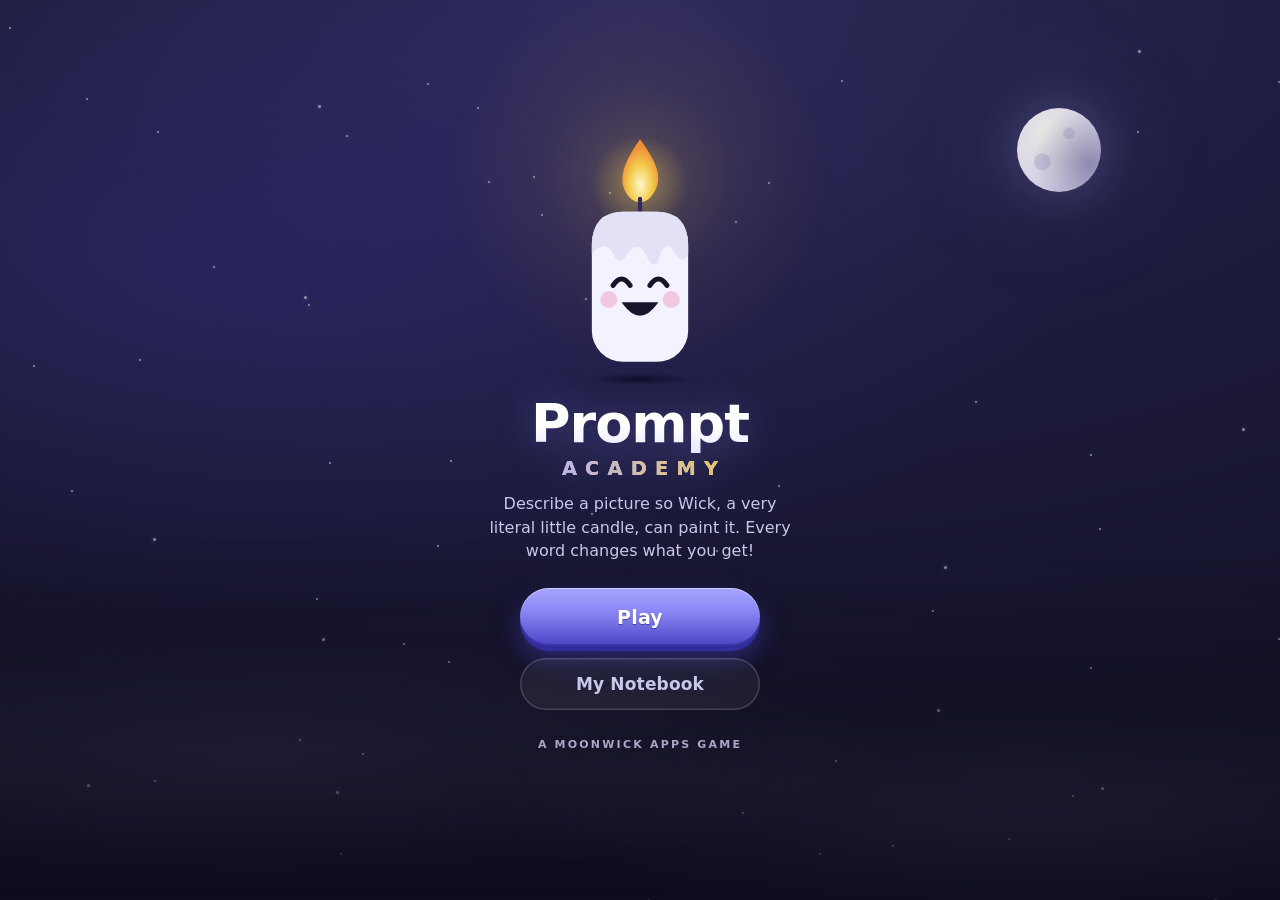
==== commit d806abdc: "Prompt Academy: replace arcade engine with picture-building levels Co-Authored-By: Claude Opus 5.5 <" ====
--- a/prompt-academy/index.html
+++ b/prompt-academy/index.html
@@ -7,7 +7,6 @@
   <!-- YouTube Playables SDK: MUST load before any game code. -->
   <script src="https://www.youtube.com/game_api/v1"></script>
   <link rel="stylesheet" href="style.css">
-  <link rel="stylesheet" href="arcade.css">
 </head>
 <body>
   <div id="sky" aria-hidden="true"></div>
@@ -26,15 +25,15 @@
       <div class="center-col">
         <div class="wick-slot big" data-wick data-mood="happy"></div>
         <h1 class="logo">Prompt<span>Academy</span></h1>
-        <p class="tagline">Learn to talk to AI by teaching Wick, a very literal little candle.</p>
+        <p class="tagline">Describe a picture so Wick, a very literal little candle, can paint it. Every word changes what you get!</p>
         <button class="btn primary" id="btn-play">Play</button>
-        <button class="btn ghost" id="btn-title-endless" hidden>∞ Endless</button>
+        <button class="btn ghost" id="btn-title-free" hidden>🎨 Free play</button>
         <button class="btn ghost" id="btn-notebook">My Notebook</button>
         <p class="byline">A Moonwick Apps game</p>
       </div>
     </section>
 
-    <!-- Map: 8 stages + Endless -->
+    <!-- Map: 8 stages + Free play -->
     <section id="screen-map" class="screen" aria-label="Map">
       <header class="topbar">
         <button class="icon-btn" data-back="title" aria-label="Back">‹</button>
@@ -43,9 +42,9 @@
       </header>
       <div class="scroll">
         <div id="map-path" class="map-path"></div>
-        <button class="endless-node locked" id="btn-endless" aria-disabled="true">
-          <span class="node-num">∞</span>
-          <span class="node-title">Endless<small id="endless-sub">Clear stage 8 to unlock</small></span>
+        <button class="free-node locked" id="btn-free" aria-disabled="true">
+          <span class="node-num">🎨</span>
+          <span class="node-title">Free play<small id="free-sub">Clear stage 8 to unlock</small></span>
         </button>
       </div>
     </section>
@@ -75,10 +74,47 @@
       </div>
     </section>
 
-    <!-- Arcade: Catch the Prompt -->
-    <section id="screen-arcade" class="screen" aria-label="Catch the Prompt">
-      <canvas id="arcade-canvas" aria-label="Arcade: move Wick left and right to catch good prompt blocks"></canvas>
-      <button class="icon-btn arcade-exit" id="arcade-exit" aria-label="Exit to map">‹</button>
+    <!-- Picture This: describe the target, Wick paints it -->
+    <section id="screen-picture" class="screen wide" aria-label="Picture">
+      <header class="topbar">
+        <button class="icon-btn" data-back="map" aria-label="Back to map">‹</button>
+        <h2 id="pic-title">Picture</h2>
+        <span class="pill" id="pic-pill">Paint 1</span>
+      </header>
+      <div class="scroll" id="pic-scroll">
+        <div id="pic-build" class="pic-build">
+          <figure class="frame target">
+            <figcaption><span>Describe this picture</span><small id="pic-step" hidden></small></figcaption>
+            <div class="canvas-box" id="pic-target-box"></div>
+          </figure>
+          <div class="builder">
+            <div class="prompt-preview">
+              <div class="prompt-head"><span>Your prompt to Wick</span>
+                <span><button class="link-btn" data-pact="step1" id="btn-step-back" hidden>‹ Step 1</button><button class="link-btn" data-pact="clear">Clear</button></span></div>
+              <p id="pic-sentence" class="sentence empty" aria-live="polite"></p>
+            </div>
+            <div class="tabs" id="pic-tabs" role="tablist" aria-label="Prompt parts"></div>
+            <p class="tab-hint" id="pic-hint"></p>
+            <div class="chips" id="pic-chips"></div>
+            <button class="btn primary send" id="btn-generate" data-pact="generate">Paint it, Wick! 🖌</button>
+          </div>
+        </div>
+
+        <div id="pic-result" class="pic-result" hidden>
+          <div class="match-row">
+            <div class="chat"><div class="wick-slot" id="res-wick"></div><div class="bubble" id="res-bubble" aria-live="polite"></div></div>
+            <div class="match"><b id="res-pct">0%</b><span>match</span><div class="big-stars" id="res-stars"></div></div>
+          </div>
+          <div class="pair">
+            <figure class="frame"><figcaption><span>Target</span></figcaption><div class="canvas-box" id="res-target"></div></figure>
+            <figure class="frame"><figcaption><span>Wick’s painting</span></figcaption><div class="canvas-box" id="res-result"></div></figure>
+          </div>
+          <p class="res-prompt" id="res-prompt"></p>
+          <ol class="notes" id="res-notes"></ol>
+          <p class="guess-line" id="res-guess"></p>
+          <div class="modal-actions" id="res-actions"></div>
+        </div>
+      </div>
     </section>
 
     <!-- Notebook -->
@@ -106,6 +142,11 @@
     </div>
   </div>
 
+  <!-- Pause: an overlay on top of the game (never hides it). -->
+  <div id="pause-overlay" class="pause-overlay" hidden>
+    <div class="pause-card"><b>Paused</b><span class="pause-tap">Tap to continue</span></div>
+  </div>
+
   <!-- Modal (lesson intro / Wick's answer) -->
   <div id="modal" class="modal" aria-hidden="true">
     <div class="modal-panel" role="dialog" aria-modal="true">
@@ -114,9 +155,10 @@
   </div>
 
   <script src="levels.js"></script>
-  <script src="content.js"></script>
   <script src="art.js"></script>
-  <script src="arcade.js"></script>
+  <script src="scene.js"></script>
+  <script src="picture-levels.js"></script>
+  <script src="picture.js"></script>
   <script src="game.js"></script>
 </body>
 </html>
--- a/prompt-academy/style.css
+++ b/prompt-academy/style.css
@@ -1,7 +1,8 @@
-/* Prompt Academy v2 — Moonwick Apps. Moonlit night + warm candle glow.
+/* Prompt Academy v3 — Moonwick Apps. Moonlit night + warm candle glow.
  * Designer-owned look & feel. System fonts only, no images, no external URLs.
  * Behaviour-critical rules (keep): body.paused, .screen/.active, .sheet.open, .modal.open, Wick mood rules.
- * Arcade layout lives in arcade.css (loaded after this file).
+ * RULE: nothing may need an animation to become visible (no opacity:0 / scale(0) start states):
+ * a pause freezes animations, and a frozen fade-in would leave a blank screen.
  */
 :root {
   --bg-0: #0e0d20;
@@ -75,9 +76,21 @@
 }
 @keyframes fog { to { transform: translateX(4%); } }
 
-/* Pause: freeze every animation */
+/* Pause: freeze every animation and show a small overlay (the game stays visible underneath) */
 body.paused *, body.paused *::before, body.paused *::after { animation-play-state: paused !important; }
 body.paused { pointer-events: none; }
+.pause-overlay {
+  position: fixed; inset: 0; z-index: 50; display: grid; place-items: center; pointer-events: auto;
+  background: rgba(8,7,22,.35);
+}
+.pause-overlay[hidden] { display: none; }
+.pause-card {
+  display: flex; flex-direction: column; align-items: center; gap: 4px; padding: 14px 26px; border-radius: 18px;
+  background: rgba(21,20,43,.92); box-shadow: 0 0 0 1.5px rgba(139,136,245,.45) inset, var(--shadow-pop);
+}
+.pause-card b { font-size: 20px; font-weight: 900; letter-spacing: .04em; }
+.pause-tap { font-size: 13px; color: var(--ink-2); }
+body.in-yt .pause-tap { display: none; }  /* inside YouTube the platform resumes the game */
 
 /* ───────────── Screens ───────────── */
 #app { position: fixed; inset: 0; display: flex; justify-content: center; }
@@ -87,7 +100,7 @@
   padding: max(12px, env(safe-area-inset-top)) 16px max(12px, env(safe-area-inset-bottom));
 }
 .screen.active { display: flex; animation: fade-in .28s cubic-bezier(.2,.8,.2,1); }
-@keyframes fade-in { from { opacity: 0; transform: translateY(8px); } }
+@keyframes fade-in { from { transform: translateY(8px); } }  /* transform only: never invisible */
 .scroll { flex: 1; overflow-y: auto; padding-bottom: 28px; scrollbar-width: none; -webkit-overflow-scrolling: touch; }
 .scroll::-webkit-scrollbar { display: none; }
 .center-col {
@@ -163,7 +176,7 @@
 }
 
 .btn:focus-visible, .icon-btn:focus-visible, .slot:focus-visible, .card:focus-visible,
-.endless-node:focus-visible, .link-btn:focus-visible {
+.free-node:focus-visible, .link-btn:focus-visible {
   outline: 3px solid var(--gold); outline-offset: 3px;
 }
 .map-node:focus-visible { outline: none; }
@@ -300,8 +313,8 @@
 .map-node.locked .node-title small { color: #7e7ba6; }
 .map-node.locked .node-stars { display: none; }
 
-/* endless */
-.endless-node {
+/* free play */
+.free-node {
   position: relative; display: flex; align-items: center; gap: 14px; width: 100%; min-height: 80px; margin: 16px 0 8px;
   padding: 14px 18px; border: 0; border-radius: 22px; cursor: pointer; text-align: left; color: var(--ink);
   background:
@@ -310,27 +323,100 @@
   box-shadow: 0 0 0 1.5px rgba(242,201,76,.5) inset, 0 0 30px rgba(242,201,76,.16), 0 12px 28px rgba(5,4,20,.5);
   transition: transform .12s;
 }
-.endless-node:active { transform: scale(.98); }
-.endless-node .node-num {
+.free-node:active { transform: scale(.98); }
+.free-node .node-num {
   flex: none; width: 52px; height: 52px; border-radius: 50%; display: grid; place-items: center;
   font-size: 30px; font-weight: 900; color: #2a1a00; line-height: 1; padding-bottom: 3px;
   background: radial-gradient(circle at 35% 28%, #fff3c4, var(--gold) 50%, #d9892a);
   box-shadow: 0 3px 0 rgba(255,255,255,.5) inset, 0 0 0 3px rgba(21,20,43,.8), 0 0 20px rgba(242,201,76,.5);
 }
-.endless-node .node-title { font-size: 18px; font-weight: 900; letter-spacing: -.01em; }
-.endless-node .node-title small { display: block; margin-top: 2px; font-size: 13px; font-weight: 600; color: var(--ink-2); letter-spacing: 0; }
-.endless-node::after { content: '›'; margin-left: auto; font-size: 30px; font-weight: 700; color: var(--gold); line-height: 1; }
-.endless-node.locked { cursor: default; background: rgba(255,255,255,.03); box-shadow: 0 0 0 1.5px var(--line) inset; }
-.endless-node.locked .node-num { background: radial-gradient(circle at 35% 28%, #3f3c74, #252250); color: #8d8ab3; box-shadow: 0 0 0 3px rgba(21,20,43,.8); }
-.endless-node.locked .node-title { color: var(--ink-3); }
-.endless-node.locked::after { content: none; }
-
-/* ───────────── Arcade screen (layout in arcade.css) ───────────── */
-#screen-arcade { background: var(--bg-0); }
-#screen-arcade.active { animation: none; }
-.arcade-exit {
-  width: 44px; height: 44px; font-size: 26px;
-  background: rgba(12,11,32,.62); box-shadow: 0 0 0 1px var(--line-2) inset, 0 4px 14px rgba(5,4,20,.4);
+.free-node .node-title { font-size: 18px; font-weight: 900; letter-spacing: -.01em; }
+.free-node .node-title small { display: block; margin-top: 2px; font-size: 13px; font-weight: 600; color: var(--ink-2); letter-spacing: 0; }
+.free-node::after { content: '›'; margin-left: auto; font-size: 30px; font-weight: 700; color: var(--gold); line-height: 1; }
+.free-node.locked { cursor: default; background: rgba(255,255,255,.03); box-shadow: 0 0 0 1.5px var(--line) inset; }
+.free-node.locked .node-num { background: radial-gradient(circle at 35% 28%, #3f3c74, #252250); color: #8d8ab3; box-shadow: 0 0 0 3px rgba(21,20,43,.8); }
+.free-node.locked .node-title { color: var(--ink-3); }
+.free-node.locked::after { content: none; }
+
+.map-node .node-replay { cursor: pointer; }
+.free-node .node-num { font-size: 26px; }
+
+/* ───────────── Picture This ───────────── */
+.frame { margin: 0 0 12px; border-radius: 18px; padding: 8px; background: linear-gradient(180deg, #2f2c62, #222049);
+  box-shadow: 0 0 0 1.5px rgba(139,136,245,.35) inset, 0 12px 28px rgba(5,4,20,.45); }
+.frame figcaption { display: flex; justify-content: space-between; align-items: baseline; gap: 8px; margin: 2px 6px 7px;
+  font-size: 11px; font-weight: 900; letter-spacing: .14em; text-transform: uppercase; color: var(--gold); }
+.frame figcaption small { color: var(--accent-hi); letter-spacing: .04em; text-transform: none; font-size: 12px; font-weight: 800; }
+.frame figcaption small[hidden] { display: none; }
+.canvas-box { border-radius: 12px; overflow: hidden; aspect-ratio: 4 / 3; background: #F5EFE2; }
+.pic-canvas { display: block; width: 100%; height: 100%; }
+
+.prompt-preview { border-radius: 16px; padding: 10px 12px 12px; margin-bottom: 10px;
+  background: linear-gradient(180deg, rgba(14,13,32,.92), rgba(18,17,40,.92)); box-shadow: 0 0 0 1px var(--line) inset; }
+.prompt-preview .prompt-head { margin: 0 0 4px; align-items: center; }
+.prompt-preview .link-btn { min-height: 32px; padding: 4px 8px; font-size: 13px; }
+.link-btn[hidden] { display: none; }
+.sentence { margin: 0; min-height: 44px; font-size: 17px; line-height: 1.42; font-weight: 700; color: #fff6d6; }
+.sentence.empty { color: var(--ink-3); font-weight: 500; font-style: italic; font-size: 15px; }
+
+.tabs { display: flex; gap: 6px; overflow-x: auto; padding: 2px 2px 6px; margin: 0 -2px; scrollbar-width: none; }
+.tabs::-webkit-scrollbar { display: none; }
+.tab { --c: var(--accent); flex: none; position: relative; min-height: 40px; padding: 8px 13px; border-radius: 999px; border: 0; cursor: pointer;
+  font-size: 14px; font-weight: 800; color: var(--ink-2); background: rgba(255,255,255,.06); box-shadow: 0 0 0 1.5px rgba(255,255,255,.12) inset; }
+.tab.done::after { content: ''; display: inline-block; width: 8px; height: 8px; margin-left: 7px; border-radius: 50%; background: var(--c); box-shadow: 0 0 6px var(--c); vertical-align: 1px; }
+.tab.active { color: #15142b; background: var(--c); box-shadow: 0 4px 14px rgba(5,4,20,.4); }
+.tab.active.done::after { background: #15142b; box-shadow: none; }
+.tab-hint { margin: 4px 2px 8px; color: var(--ink-3); font-size: 14px; }
+.example-pic { display: flex; align-items: center; gap: 10px; margin-top: 8px; }
+.example-pic img { width: 120px; border-radius: 8px; image-rendering: pixelated; box-shadow: 0 0 0 2px var(--gold); }
+.example-pic small { color: var(--gold); font-weight: 700; }
+.chips { display: flex; flex-wrap: wrap; gap: 8px; margin-bottom: 14px; min-height: 52px; }
+.chip { --c: var(--accent); border: 0; cursor: pointer; min-height: 44px; padding: 9px 15px; border-radius: 14px;
+  font-size: 15px; font-weight: 700; color: var(--ink); background: linear-gradient(180deg, var(--card-2), var(--card));
+  box-shadow: 0 0 0 1.5px rgba(255,255,255,.1) inset, 0 3px 0 rgba(10,9,26,.7); transition: transform .1s; touch-action: manipulation; }
+.chip:active { transform: translateY(2px); }
+.chip.chosen { color: #15142b; background: var(--c); box-shadow: 0 0 0 2px rgba(255,255,255,.7) inset, 0 3px 0 rgba(10,9,26,.7), 0 0 16px var(--c); }
+@media (hover: hover) { .chip:not(.chosen):hover { box-shadow: 0 0 0 1.5px var(--c) inset, 0 3px 0 rgba(10,9,26,.7); } .tab:not(.active):hover { color: var(--ink); } }
+.chip:focus-visible, .tab:focus-visible { outline: 3px solid var(--gold); outline-offset: 2px; }
+
+.pic-result[hidden], .pic-build[hidden] { display: none; }
+.match-row { display: flex; align-items: center; gap: 10px; margin-bottom: 10px; }
+.match-row .chat { flex: 1; margin: 0; align-items: center; }
+.match-row .wick-slot { width: 52px; }
+.match-row .bubble { font-size: 14px; padding: 9px 12px; min-height: 0; }
+.match { flex: none; text-align: center; min-width: 92px; }
+.match b { display: block; font-size: 40px; font-weight: 900; line-height: 1; letter-spacing: -.02em; color: #fff6d6; }
+.match b.good { color: var(--good); text-shadow: 0 0 18px rgba(123,211,137,.45); }
+.match b.bad { color: #ffb0a8; }
+.match > span { font-size: 11px; font-weight: 900; letter-spacing: .2em; text-transform: uppercase; color: var(--ink-3); }
+.match .big-stars { font-size: 22px; letter-spacing: 3px; margin: 2px 0 0; }
+.res-prompt { margin: 0 2px 8px; font-size: 14px; color: var(--ink-2); font-style: italic; line-height: 1.4; }
+.notes { list-style: none; margin: 0 0 8px; padding: 0; display: flex; flex-direction: column; gap: 7px; }
+.notes li { display: flex; gap: 10px; align-items: flex-start; padding: 9px 12px; border-radius: 14px; font-size: 15px; line-height: 1.4;
+  background: rgba(255,77,109,.1); box-shadow: 0 0 0 1.5px rgba(255,77,109,.35) inset; }
+.notes li.more { background: none; box-shadow: none; color: var(--ink-3); padding: 0 12px; }
+.notes .num { flex: none; width: 24px; height: 24px; border-radius: 50%; display: grid; place-items: center; font-size: 13px; font-weight: 900; color: #fff; background: #FF4D6D; box-shadow: 0 0 0 2px #fff inset; }
+.guess-line { margin: 4px 0 0; padding: 10px 12px; border-radius: 14px; font-size: 14px; line-height: 1.45; color: var(--ink-2);
+  background: rgba(242,201,76,.08); box-shadow: 0 0 0 1px rgba(242,201,76,.3) inset; }
+.guess-line b { color: var(--gold); }
+#res-actions .btn small { font-size: 12px; opacity: .8; margin-left: 4px; }
+
+/* Wide screens: target beside the builder; target beside the result */
+@media (min-width: 760px) and (orientation: landscape) {
+  .screen.wide { max-width: 1120px; }
+  .pic-build { display: grid; grid-template-columns: minmax(0, 1.05fr) minmax(0, 1fr); gap: 18px; align-items: start; }
+  .pair { display: grid; grid-template-columns: 1fr 1fr; gap: 14px; max-width: 860px; margin: 0 auto; }
+  .match-row { max-width: 760px; margin-left: auto; margin-right: auto; }
+  .pic-result .notes, .pic-result .guess-line, .pic-result .res-prompt, #res-actions { max-width: 760px; margin-left: auto; margin-right: auto; }
+  #res-actions { flex-direction: row; flex-wrap: wrap; }
+  #res-actions .btn { width: auto; flex: 1 1 200px; }
+}
+/* Phones on their side: picture + builder side by side, compact */
+@media (max-height: 500px) and (orientation: landscape) {
+  .screen.wide { max-width: 980px; }
+  .pic-build { display: grid; grid-template-columns: minmax(0, .9fr) minmax(0, 1fr); gap: 12px; align-items: start; }
+  .pair { display: grid; grid-template-columns: 1fr 1fr; gap: 10px; }
+  .sentence { font-size: 15px; min-height: 0; }
 }
 
 /* ───────────── Lesson play screen ───────────── */
@@ -429,7 +515,7 @@
 }
 .modal.open { display: flex; animation: fade-in .2s ease; }
 .modal.open .modal-panel { animation: panel-in .34s cubic-bezier(.2,1.25,.3,1); }
-@keyframes panel-in { from { transform: scale(.9) translateY(12px); opacity: 0; } }
+@keyframes panel-in { from { transform: scale(.94) translateY(12px); } }
 .modal-panel {
   position: relative; width: 100%; max-width: 520px; max-height: 100%; overflow-y: auto; isolation: isolate;
   background: linear-gradient(180deg, #2e2b64 0%, var(--bg-2) 45%, #1a1838 100%);
@@ -473,7 +559,7 @@
 .big-stars span { display: inline-block; animation: pop .45s cubic-bezier(.2,1.4,.3,1) backwards; text-shadow: 0 0 18px rgba(242,201,76,.7), 0 3px 0 #b8721f; }
 .big-stars .off { color: #4b4880; text-shadow: 0 3px 0 rgba(5,4,20,.5); }
 .big-stars span:nth-child(2) { animation-delay: .15s; } .big-stars span:nth-child(3) { animation-delay: .3s; }
-@keyframes pop { from { transform: scale(0) rotate(-30deg); } 70% { transform: scale(1.3) rotate(6deg); } }
+@keyframes pop { from { transform: scale(.45) rotate(-30deg); } 70% { transform: scale(1.3) rotate(6deg); } }
 .tipcard { background: linear-gradient(180deg, rgba(139,136,245,.16), rgba(139,136,245,.07)); box-shadow: 0 0 0 1px rgba(139,136,245,.36) inset; border-radius: 14px; padding: 11px 13px; font-size: 14px; margin-top: 12px; line-height: 1.45; }
 .tipcard b { color: var(--accent-hi); }
 
@@ -585,7 +671,7 @@
   .modal-actions .btn { width: auto; flex: 1 1 140px; min-height: 44px; padding: 8px 14px; }
 }
 @media (min-width: 900px) and (orientation: landscape) {
-  .screen:not(#screen-arcade) { max-width: 600px; }
+  .screen:not(.wide) { max-width: 600px; }
   #sky::before { width: 84px; height: 84px; top: 12vh; right: 14vw; }
 }
 @media (prefers-reduced-motion: reduce) { *, *::before, *::after { animation: none !important; transition: none !important; } }
